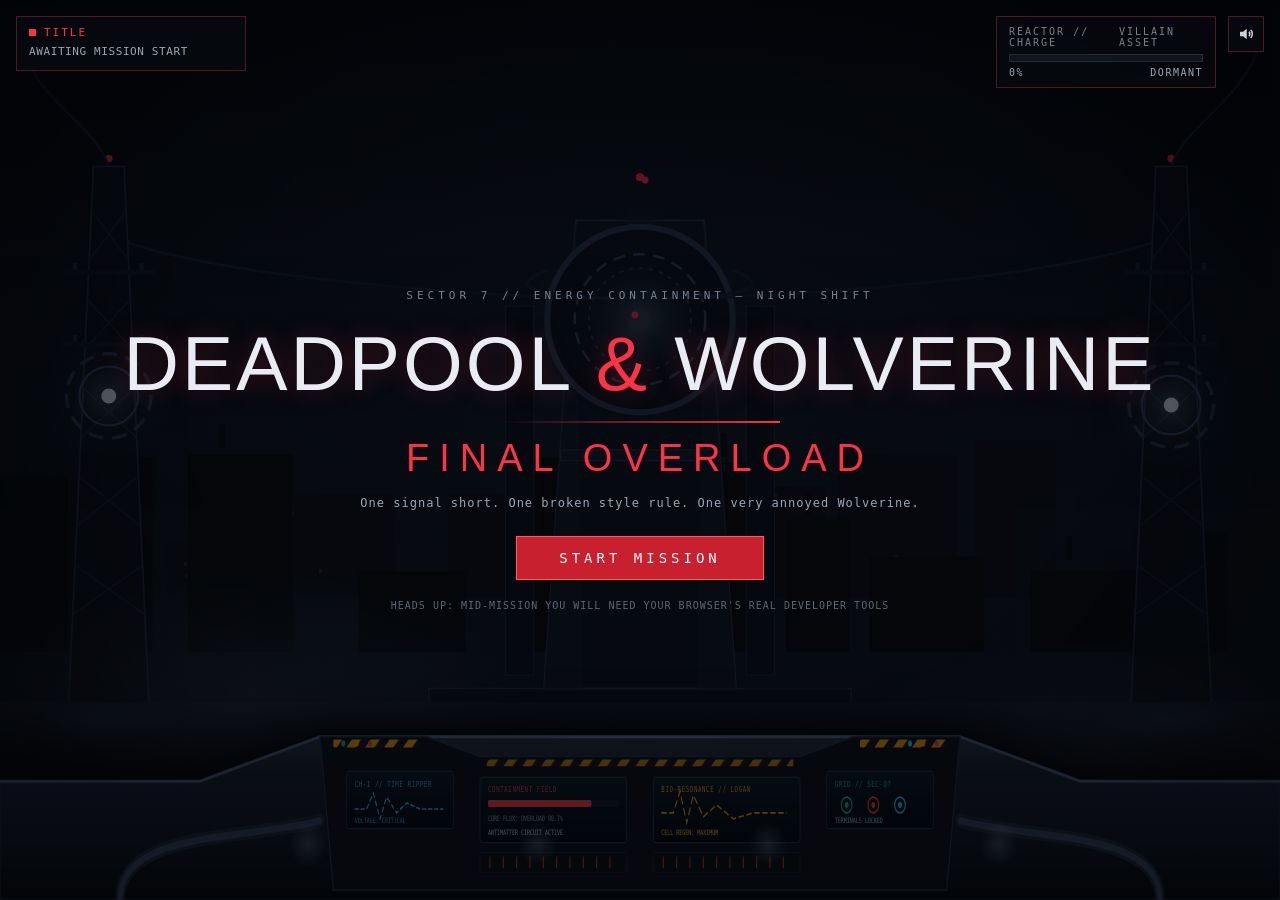
==== deadpool/index.html @ 3a695a07 "Initial commit: Add web escape games" ====
<!DOCTYPE html>
<html lang="en">

<head>
    <meta charset="UTF-8">
    <meta name="viewport" content="width=device-width, initial-scale=1.0">
    <title>Deadpool &amp; Wolverine: Final Overload</title>
    <style>
        * {
            margin: 0;
            padding: 0;
            box-sizing: border-box
        }

        html,
        body {
            height: 100%;
            overflow: hidden;
            background: #04060a
        }

        body {
            font-family: Consolas, 'Lucida Console', Monaco, monospace;
            color: #c9d2dc;
            -webkit-user-select: none;
            user-select: none;
            cursor: default
        }

        svg {
            overflow: visible
        }

        button {
            font-family: inherit;
            cursor: pointer
        }

        #stage {
            position: fixed;
            inset: 0;
            overflow: hidden;
            background: #04060a
        }

        #stageInner {
            position: absolute;
            inset: 0;
            transform-origin: 50% 58%;
            will-change: transform
        }

        #env,
        #linkSvg,
        #fx {
            position: absolute;
            inset: 0;
            width: 100%;
            height: 100%;
            pointer-events: none
        }

        #chars {
            position: absolute;
            inset: 0;
            pointer-events: none
        }

        .char {
            position: absolute;
            pointer-events: none;
            will-change: transform, opacity
        }

        #dp {
            transition: opacity 1.2s ease, transform 1s ease
        }

        #dp.veiled {
            opacity: 0;
            transform: translateY(30px)
        }

        #wolv {
            opacity: 0;
            transform: translate(190px, 46px);
            transition: opacity 1.15s ease, transform 1.5s cubic-bezier(.16, .8, .3, 1)
        }

        #wolv.in {
            opacity: 1;
            transform: translate(0, 0)
        }

        .bob {
            width: 100%;
            height: 100%;
            animation: bob 3.8s ease-in-out infinite alternate
        }

        @keyframes bob {
            from {
                transform: translateY(0)
            }

            to {
                transform: translateY(-4px)
            }
        }

        .joltWrap {
            width: 100%;
            height: 100%
        }

        .shakeWrap {
            width: 100%;
            height: 100%
        }

        .strain .shakeWrap {
            animation: shakeS .12s linear infinite
        }

        @keyframes shakeS {
            0% {
                transform: translate(0, 0)
            }

            30% {
                transform: translate(1.6px, -1px)
            }

            60% {
                transform: translate(-1.5px, 1.2px)
            }

            100% {
                transform: translate(0, 0)
            }
        }

        .jolt {
            animation: joltK .38s linear
        }

        .joltBig {
            animation: joltK .55s linear 2
        }

        @keyframes joltK {
            0% {
                transform: translate(0, 0) rotate(0)
            }

            12% {
                transform: translate(3px, -3px) rotate(.8deg)
            }

            26% {
                transform: translate(-3px, 2px) rotate(-.8deg)
            }

            40% {
                transform: translate(2.5px, 2.5px) rotate(.5deg)
            }

            55% {
                transform: translate(-2px, -2.5px) rotate(-.4deg)
            }

            72% {
                transform: translate(1.5px, 1.5px) rotate(.3deg)
            }

            100% {
                transform: translate(0, 0) rotate(0)
            }
        }

        .glint .clawsL,
        .glint .clawsR,
        .glint .cowlGlint {
            animation: glintSweep .85s ease forwards
        }

        @keyframes glintSweep {
            0% {
                transform: translateX(-80%);
                opacity: 0
            }

            40% {
                opacity: 1
            }

            100% {
                transform: translateX(80%);
                opacity: 0
            }
        }

        .charImgWrap {
            position: relative;
            width: 100%;
            height: 100%;
            display: flex;
            align-items: flex-end;
            justify-content: center
        }

        .charImg {
            width: 100%;
            height: 100%;
            object-fit: contain;
            object-position: bottom center;
            filter: drop-shadow(0 0 16px rgba(220, 38, 56, .4));
            transition: filter .25s ease
        }

        #wolv .charImg {
            filter: drop-shadow(0 0 16px rgba(245, 158, 11, .35))
        }

        .charAura {
            display: none
        }

        .cowlGlint {
            display: none !important;
        }

        .rimB,
        .rimR {
            display: none !important;
        }

        .strain #dpImg {
            animation: dpStrainFlicker .12s linear infinite alternate;
        }

        .strain #wolvImg {
            animation: wolvStrainFlicker .12s linear infinite alternate;
        }

        @keyframes dpStrainFlicker {
            from {
                filter: drop-shadow(0 0 16px #ff3347) drop-shadow(0 0 35px #60a5fa) brightness(1.2) contrast(1.1);
            }
            to {
                filter: drop-shadow(0 0 28px #ff4555) drop-shadow(0 0 55px #93c5fd) brightness(1.4) contrast(1.25);
            }
        }

        @keyframes wolvStrainFlicker {
            from {
                filter: drop-shadow(0 0 16px #f59e0b) drop-shadow(0 0 35px #ef4444) brightness(1.2) contrast(1.1);
            }
            to {
                filter: drop-shadow(0 0 28px #fbbf24) drop-shadow(0 0 55px #f87171) brightness(1.45) contrast(1.25);
            }
        }

        /* FOREGROUND REACTOR BARRICADE & CONSOLE */
        #foregroundBarricade {
            position: absolute;
            left: 0;
            right: 0;
            bottom: 0;
            height: 22%;
            pointer-events: none;
            z-index: 10
        }

        #barricadeSvg {
            width: 100%;
            height: 100%;
            display: block;
            filter: drop-shadow(0 -10px 24px rgba(0, 0, 0, .85))
        }

        .waveAnim {
            stroke-dasharray: 6 3;
            animation: waveScroll 2.2s linear infinite
        }

        .waveAnim2 {
            stroke-dasharray: 8 4;
            animation: waveScroll 1.6s linear infinite reverse
        }

        @keyframes waveScroll {
            to {
                stroke-dashoffset: -36
            }
        }

        .fieldFill {
            animation: fieldPulse 1.8s ease-in-out infinite alternate
        }

        @keyframes fieldPulse {
            from {
                opacity: .8;
                width: 130px
            }

            to {
                opacity: 1;
                width: 175px
            }
        }

        .ventGlow {
            animation: ventGlowPulse 2.4s ease-in-out infinite alternate
        }

        @keyframes ventGlowPulse {
            from {
                opacity: .35
            }

            to {
                opacity: .85
            }
        }

        .consoleGlow {
            animation: consolePulse 3.2s ease-in-out infinite alternate
        }

        @keyframes consolePulse {
            from {
                opacity: .3
            }

            to {
                opacity: .75
            }
        }

        .steamVent {
            position: absolute;
            bottom: 12%;
            width: 52px;
            height: 64px;
            border-radius: 50%;
            background: radial-gradient(closest-side, rgba(160, 190, 220, .28), rgba(160, 190, 220, 0) 72%);
            pointer-events: none;
            animation: steamBillow 3.8s ease-out infinite
        }

        .sv1 {
            left: 22%;
            animation-delay: 0s
        }

        .sv2 {
            left: 40%;
            animation-delay: 1.9s
        }

        .sv3 {
            left: 58%;
            animation-delay: .8s
        }

        .sv4 {
            left: 76%;
            animation-delay: 2.6s
        }

        @keyframes steamBillow {
            0% {
                transform: translate(0, 0) scale(.6);
                opacity: 0
            }

            25% {
                opacity: .7
            }

            100% {
                transform: translate(-18px, -70px) scale(2.3);
                opacity: 0
            }
        }

        .charShadow {
            position: absolute;
            height: 3.4%;
            pointer-events: none;
            background: radial-gradient(closest-side, rgba(0, 0, 0, .65), transparent 72%)
        }

        /* smoke */
        .smoke {
            position: absolute;
            pointer-events: none;
            border-radius: 50%;
            background: radial-gradient(closest-side, rgba(135, 148, 170, .14), rgba(135, 148, 170, 0) 70%)
        }

        .sb1 {
            left: -12%;
            bottom: 4%;
            width: 64%;
            height: 38%;
            animation: drift1 42s ease-in-out infinite alternate
        }

        .sb2 {
            right: -16%;
            bottom: 0;
            width: 58%;
            height: 34%;
            opacity: .85;
            animation: drift2 50s ease-in-out infinite alternate
        }

        .sf1 {
            left: 10%;
            bottom: -9%;
            width: 76%;
            height: 32%;
            opacity: .95;
            animation: drift3 30s ease-in-out infinite alternate
        }

        @keyframes drift1 {
            to {
                transform: translate(9%, -4%) scale(1.14)
            }
        }

        @keyframes drift2 {
            to {
                transform: translate(-8%, -6%) scale(1.08)
            }
        }

        @keyframes drift3 {
            to {
                transform: translate(-12%, -3%) scale(1.18)
            }
        }

        .gust {
            position: absolute;
            pointer-events: none;
            border-radius: 50%;
            opacity: .9;
            will-change: transform, opacity;
            background: radial-gradient(closest-side, rgba(155, 168, 192, .34), rgba(155, 168, 192, 0) 72%);
            transition: transform 2.2s cubic-bezier(.2, .6, .4, 1), opacity 2.2s ease
        }

        /* RIGHT energy bridge — carries the real CSS bug */
        .energy-link {
            opacity: 0;
            transition: opacity .35s ease
        }

        /* the intentional bug lives on this next rule */
        .energy-link.is-active {
            opacity: 0
        }

        .energy-link.energized #elMid {
            stroke-opacity: .8
        }

        .energy-link.energized #elLo {
            stroke-opacity: .28
        }

        .energy-link.is-active #elFlow {
            animation: flowDash .5s linear infinite
        }

        @keyframes flowDash {
            to {
                stroke-dashoffset: -35
            }
        }

        /* LEFT energy bridge — same ray style, always visible when connected */
        #leftLink {
            opacity: 0;
            transition: opacity .4s ease
        }

        #leftLink.on {
            opacity: 1
        }

        #leftLink #llFlow {
            animation: flowDash .5s linear infinite
        }

        /* hands bridge */
        #buddyLink {
            opacity: 0;
            transition: opacity .3s ease
        }

        #buddyLink.on {
            opacity: 1
        }

        #buddyLink #blFlow {
            animation: flowDash .42s linear infinite
        }

        .spin {
            transform-box: fill-box;
            transform-origin: center;
            animation: spin 9s linear infinite
        }

        @keyframes spin {
            to {
                transform: rotate(360deg)
            }
        }

        .blink {
            animation: blink 2.6s steps(1) infinite
        }

        @keyframes blink {

            0%,
            70% {
                opacity: 1
            }

            78%,
            100% {
                opacity: .08
            }
        }

        .cable {
            stroke: #1a2331;
            fill: none;
            stroke-width: 2.5
        }

        .cable.live {
            stroke: #38678f;
            stroke-dasharray: 7 11;
            animation: cableFlow 1.1s linear infinite
        }

        @keyframes cableFlow {
            to {
                stroke-dashoffset: -36
            }
        }

        #machine.vibe {
            animation: mVibe .09s linear infinite
        }

        @keyframes mVibe {
            0% {
                transform: translate(0, 0)
            }

            25% {
                transform: translate(1.8px, -1.3px)
            }

            50% {
                transform: translate(-1.6px, 1.1px)
            }

            75% {
                transform: translate(1.1px, 1.5px)
            }

            100% {
                transform: translate(0, 0)
            }
        }

        #mCore {
            transform-box: fill-box;
            transform-origin: center
        }

        #machine.dying #mCore {
            animation: mDie 1.25s steps(4, end) forwards
        }

        #machine.dying .vent {
            animation: ventDie .8s steps(3) infinite
        }

        @keyframes ventDie {
            0% {
                opacity: 1
            }

            33% {
                opacity: .15
            }

            66% {
                opacity: .8
            }

            100% {
                opacity: .1
            }
        }

        @keyframes mDie {
            0% {
                opacity: 1
            }

            28% {
                opacity: .2
            }

            44% {
                opacity: .9
            }

            64% {
                opacity: .08
            }

            80% {
                opacity: .55
            }

            100% {
                opacity: 0
            }
        }

        #machine.dead .vent,
        #machine.dead .blink {
            opacity: 0 !important;
            animation: none !important
        }

        #dim {
            position: absolute;
            inset: 0;
            background: #000;
            opacity: 0;
            pointer-events: none;
            transition: opacity .8s ease
        }

        #flash {
            position: absolute;
            inset: 0;
            background: #fff;
            opacity: 0;
            pointer-events: none;
            mix-blend-mode: screen
        }

        #vignette {
            position: absolute;
            inset: 0;
            pointer-events: none;
            background: radial-gradient(ellipse at 50% 45%, transparent 50%, rgba(0, 0, 0, .6) 100%)
        }

        .hudPanel {
            position: fixed;
            z-index: 40;
            background: rgba(8, 10, 15, .74);
            border: 1px solid rgba(255, 80, 92, .28);
            padding: 9px 12px;
            backdrop-filter: blur(3px)
        }

        #statusPanel {
            top: 16px;
            left: 16px;
            min-width: 230px;
            max-width: 400px
        }

        #stState {
            font-size: 11px;
            letter-spacing: 2px;
            color: #ff3347;
            display: flex;
            align-items: center;
            gap: 8px
        }

        #stState::before {
            content: "";
            width: 7px;
            height: 7px;
            background: #ff3347;
            display: inline-block;
            animation: blink 1.6s steps(1) infinite
        }

        #stMsg {
            margin-top: 5px;
            font-size: 11px;
            letter-spacing: .6px;
            color: #9aa7b4;
            line-height: 1.5
        }

        #chargePanel {
            top: 16px;
            right: 64px;
            width: 220px
        }

        #chargePanel .lbl {
            font-size: 10px;
            letter-spacing: 2px;
            color: #77828e;
            display: flex;
            justify-content: space-between
        }

        #chargeBar {
            margin-top: 6px;
            height: 8px;
            background: #11141c;
            border: 1px solid #232a38;
            position: relative
        }

        #chargeFill {
            position: absolute;
            inset: 1px auto 1px 1px;
            width: 0%;
            background: #d81f30;
            transition: width .2s linear
        }

        #chargeMeta {
            margin-top: 5px;
            font-size: 10px;
            letter-spacing: 1.5px;
            color: #9aa7b4;
            display: flex;
            justify-content: space-between
        }

        #chargePanel.hot #chargeFill {
            background: #ff5a2a;
            animation: blink 1s steps(1) infinite
        }

        #muteBtn {
            position: fixed;
            top: 16px;
            right: 16px;
            z-index: 60;
            width: 36px;
            height: 36px;
            background: rgba(8, 10, 15, .74);
            border: 1px solid rgba(255, 80, 92, .28);
            color: #c9d2dc;
            display: flex;
            align-items: center;
            justify-content: center
        }

        #muteBtn:hover {
            border-color: #ff3347
        }

        .overlay {
            position: fixed;
            inset: 0;
            display: flex;
            flex-direction: column;
            align-items: center;
            justify-content: center;
            z-index: 30
        }

        .hidden {
            display: none !important
        }

        #titleScreen {
            background: rgba(3, 4, 8, .62);
            text-align: center
        }

        .t-over {
            font-size: 11px;
            letter-spacing: 4px;
            color: #77828e;
            margin-bottom: 22px
        }

        .t-main {
            font-family: Impact, 'Arial Black', 'Franklin Gothic Medium', sans-serif;
            font-weight: 400;
            font-size: clamp(34px, 6vw, 84px);
            letter-spacing: 3px;
            color: #e8edf3;
            line-height: 1.02;
            text-shadow: 0 0 26px rgba(229, 48, 63, .3)
        }

        .t-main .amp {
            color: #ff3347
        }

        .t-div {
            width: 280px;
            height: 2px;
            margin: 18px auto 14px;
            background: linear-gradient(90deg, transparent, #ff3347, transparent);
            background-size: 200% 100%;
            animation: divSlide 2.6s linear infinite
        }

        @keyframes divSlide {
            from {
                background-position: 120% 0
            }

            to {
                background-position: -80% 0
            }
        }

        .t-sub {
            font-family: Impact, 'Arial Black', sans-serif;
            font-size: clamp(20px, 3vw, 38px);
            letter-spacing: 10px;
            color: #ff3347
        }

        .t-tag {
            margin-top: 16px;
            font-size: 12px;
            letter-spacing: 1px;
            color: #9aa7b4
        }

        .btn {
            margin-top: 26px;
            background: #c8202e;
            color: #fff;
            border: 1px solid #ff5a66;
            padding: 13px 42px;
            font-size: 14px;
            letter-spacing: 4px;
            transition: background .18s, letter-spacing .18s
        }

        .btn:hover {
            background: #ff3347;
            letter-spacing: 5px
        }

        .t-note {
            margin-top: 20px;
            font-size: 10px;
            letter-spacing: 1px;
            color: #5d6874
        }

        #debugOverlay {
            position: fixed;
            left: 50%;
            bottom: 4vh;
            transform: translateX(-50%);
            z-index: 50;
            width: min(660px, 92vw);
            background: rgba(9, 7, 9, .92);
            border: 1px solid #3a2026;
            border-left: 4px solid #ff3347;
            padding: 16px 20px
        }

        .dbg-head {
            display: flex;
            align-items: center;
            gap: 10px;
            font-family: Impact, 'Arial Black', sans-serif;
            font-size: 22px;
            letter-spacing: 3px;
            color: #ff3347
        }

        .dbg-err {
            margin-top: 6px;
            font-size: 11px;
            letter-spacing: 2px;
            color: #ffb199
        }

        .dbg-body {
            margin-top: 12px;
            font-size: 12px;
            line-height: 1.75;
            color: #c9d2dc;
            letter-spacing: .4px
        }

        .dbg-body b {
            color: #fff
        }

        .kbd {
            display: inline-block;
            border: 1px solid #3a4350;
            border-bottom-width: 2px;
            padding: 0 6px;
            margin: 0 2px;
            font-size: 11px;
            background: #141922;
            color: #e8edf3
        }

        .dbg-code {
            margin-top: 12px;
            background: #0b0d12;
            border: 1px solid #232a38;
            padding: 10px 14px;
            font-size: 12.5px;
            color: #9fd4ff;
            line-height: 1.6
        }

        .dbg-code .bug {
            color: #ff3347;
            font-weight: bold
        }

        .dbg-wait {
            margin-top: 12px;
            font-size: 10px;
            letter-spacing: 2px;
            color: #77828e
        }

        .dbg-wait::after {
            content: "_";
            animation: blink 1s steps(1) infinite
        }

        #bypassBtn {
            position: fixed;
            top: 70px;
            left: 50%;
            transform: translateX(-50%);
            z-index: 55;
            background: rgba(20, 16, 8, .8);
            border: 1px dashed #8a6a2c;
            color: #d8a03c;
            padding: 6px 14px;
            font-size: 10px;
            letter-spacing: 2px
        }

        #bypassBtn:hover {
            border-color: #d8a03c;
            color: #ffd98a
        }

        #bypassBtn.used {
            opacity: .4;
            pointer-events: none
        }

        #endScreen {
            background: rgba(3, 4, 8, .4);
            text-align: center;
            justify-content: flex-end;
            padding-bottom: 6vh
        }

        .end1 {
            font-family: Impact, 'Arial Black', sans-serif;
            font-size: clamp(22px, 3.4vw, 44px);
            letter-spacing: 6px;
            color: #9fd4ff
        }

        .end2 {
            font-family: Impact, 'Arial Black', sans-serif;
            font-size: clamp(30px, 5vw, 64px);
            letter-spacing: 8px;
            color: #ff3347;
            margin-top: 10px;
            text-shadow: 0 0 30px rgba(229, 48, 63, .35)
        }

        .endStats {
            margin-top: 16px;
            font-size: 11px;
            letter-spacing: 2px;
            color: #9aa7b4
        }

        @media (prefers-reduced-motion: reduce) {

            .smoke,
            .bob,
            .blink,
            .t-div,
            #chargePanel.hot #chargeFill,
            .spin,
            .jolt,
            .joltBig,
            .strain .shakeWrap,
            #machine.vibe,
            .cable.live {
                animation: none !important
            }
        }
    </style>
</head>

<body>
    <div id="stage">
        <div id="stageInner">
            <svg id="env"></svg>
            <div id="smokeBack">
                <div class="smoke sb1"></div>
                <div class="smoke sb2"></div>
            </div>

            <div id="chars">
                <div id="dpShadow" class="charShadow"></div>
                <div id="wolvShadow" class="charShadow"></div>

                <!-- DEADPOOL -->
                <div id="dp" class="char veiled">
                    <div class="bob">
                        <div class="joltWrap">
                            <div class="shakeWrap">
                                <div class="charImgWrap dpImgWrap">
                                    <img id="dpImg" src="assets/deadpool.png" alt="Deadpool" class="charImg" />
                                    <div class="charAura dpAura"></div>
                                    <div class="rimB"></div>
                                    <div class="rimR"></div>
                                </div>
                            </div>
                        </div>
                    </div>
                </div>

                <!-- WOLVERINE -->
                <div id="wolv" class="char">
                    <div class="bob" style="animation-duration:4.4s">
                        <div class="joltWrap">
                            <div class="shakeWrap">
                                <div class="charImgWrap wolvImgWrap" id="wolvSvg">
                                    <img id="wolvImg" src="assets/wolverine.png" alt="Wolverine" class="charImg" />
                                    <div class="charAura wolvAura"></div>
                                    <div class="cowlGlint"></div>
                                    <div class="rimB"></div>
                                    <div class="rimR"></div>
                                </div>
                            </div>
                        </div>
                    </div>
                </div>
            </div>

            <!-- FOREGROUND REACTOR CONTAINMENT BARRICADE & CONSOLE -->
            <div id="foregroundBarricade">
                <svg id="barricadeSvg" viewBox="0 0 1920 200" preserveAspectRatio="none">
                    <defs>
                        <linearGradient id="armorMetal" x1="0" y1="0" x2="0" y2="1">
                            <stop offset="0%" stop-color="#2a3344" />
                            <stop offset="20%" stop-color="#19202c" />
                            <stop offset="65%" stop-color="#0f141d" />
                            <stop offset="100%" stop-color="#05070b" />
                        </linearGradient>
                        <linearGradient id="rimHighlight" x1="0" y1="0" x2="1" y2="0">
                            <stop offset="0%" stop-color="#3d495d" />
                            <stop offset="50%" stop-color="#607699" />
                            <stop offset="100%" stop-color="#3d495d" />
                        </linearGradient>
                        <linearGradient id="screenGrad" x1="0" y1="0" x2="0" y2="1">
                            <stop offset="0%" stop-color="#091824" />
                            <stop offset="100%" stop-color="#020910" />
                        </linearGradient>
                        <pattern id="hazardStripe" width="20" height="20" patternUnits="userSpaceOnUse" patternTransform="rotate(45)">
                            <rect width="10" height="20" fill="#e59819" />
                            <rect x="10" width="10" height="20" fill="#14171d" />
                        </pattern>
                        <radialGradient id="underglow" cx="50%" cy="100%" r="65%">
                            <stop offset="0%" stop-color="#ff3347" stop-opacity="0.5" />
                            <stop offset="60%" stop-color="#ff3347" stop-opacity="0.12" />
                            <stop offset="100%" stop-color="#ff3347" stop-opacity="0" />
                        </radialGradient>
                    </defs>
                    
                    <!-- Soft atmospheric reactor pit underglow -->
                    <ellipse cx="960" cy="180" rx="700" ry="70" fill="url(#underglow)" opacity="0.6" class="consoleGlow" />

                    <!-- Main Heavy Bulkhead Wall -->
                    <path d="M 0 200 L 0 80 L 300 80 L 480 35 L 1440 35 L 1620 80 L 1920 80 L 1920 200 Z" fill="url(#armorMetal)" stroke="#1a2332" stroke-width="2" />
                    <!-- Top Chamfer Highlight -->
                    <path d="M 0 80 L 300 80 L 480 35 L 1440 35 L 1620 80 L 1920 80" fill="none" stroke="url(#rimHighlight)" stroke-width="3" />

                    <!-- Central Reactor Command Terminal Deck (Recessed central well) -->
                    <path d="M 480 35 L 640 35 L 720 55 L 1200 55 L 1280 35 L 1440 35 L 1420 190 L 500 190 Z" fill="#0d1118" stroke="#253246" stroke-width="1.8" />
                    <rect x="500" y="38" width="130" height="8" fill="url(#hazardStripe)" rx="1.5" />
                    <rect x="1290" y="38" width="130" height="8" fill="url(#hazardStripe)" rx="1.5" />
                    <rect x="730" y="58" width="460" height="7" fill="url(#hazardStripe)" opacity="0.8" rx="1.5" />

                    <!-- Diagnostic CRT Screens & Oscilloscopes -->
                    <rect x="520" y="70" width="160" height="58" rx="4" fill="url(#screenGrad)" stroke="#1d3148" stroke-width="1.4" />
                    <text x="532" y="86" fill="#4fa3e3" font-size="8.5" font-family="monospace" letter-spacing="1">CH-1 // TIME RIPPER</text>
                    <polyline points="532,108 550,108 560,92 570,118 580,96 595,112 610,102 630,108 665,108" fill="none" stroke="#38bdf8" stroke-width="1.6" class="waveAnim" />
                    <text x="532" y="122" fill="#0ea5e9" font-size="7.5" font-family="monospace">VOLTAGE: CRITICAL</text>

                    <rect x="720" y="76" width="220" height="66" rx="4" fill="url(#screenGrad)" stroke="#1d3148" stroke-width="1.4" />
                    <text x="732" y="91" fill="#ef4444" font-size="8.5" font-family="monospace" letter-spacing="1">CONTAINMENT FIELD</text>
                    <rect x="732" y="99" width="196" height="7" fill="#141c26" rx="2" />
                    <rect x="732" y="99" width="155" height="7" fill="#ef4444" rx="2" class="fieldFill" />
                    <text x="732" y="120" fill="#94a3b8" font-size="7.5" font-family="monospace">CORE FLUX: OVERLOAD 98.7%</text>
                    <text x="732" y="134" fill="#cbd5e1" font-size="7.5" font-family="monospace">ANTIMATTER CIRCUIT ACTIVE</text>

                    <rect x="980" y="76" width="220" height="66" rx="4" fill="url(#screenGrad)" stroke="#1d3148" stroke-width="1.4" />
                    <text x="992" y="91" fill="#f59e0b" font-size="8.5" font-family="monospace" letter-spacing="1">BIO-RESONANCE // LOGAN</text>
                    <polyline points="992,112 1010,112 1020,90 1030,122 1040,94 1055,116 1075,104 1100,118 1130,112 1180,112" fill="none" stroke="#f59e0b" stroke-width="1.6" class="waveAnim2" />
                    <text x="992" y="134" fill="#fbbf24" font-size="7.5" font-family="monospace">CELL REGEN: MAXIMUM</text>

                    <rect x="1240" y="70" width="160" height="58" rx="4" fill="url(#screenGrad)" stroke="#1d3148" stroke-width="1.4" />
                    <text x="1252" y="86" fill="#10b981" font-size="8.5" font-family="monospace" letter-spacing="1">GRID // SEC-07</text>
                    <circle cx="1270" cy="104" r="8" fill="none" stroke="#10b981" stroke-width="1.8" />
                    <circle cx="1270" cy="104" r="3" fill="#10b981" />
                    <circle cx="1310" cy="104" r="8" fill="none" stroke="#ef4444" stroke-width="1.8" />
                    <circle cx="1310" cy="104" r="3" fill="#ef4444" />
                    <circle cx="1350" cy="104" r="8" fill="none" stroke="#38bdf8" stroke-width="1.8" />
                    <circle cx="1350" cy="104" r="3" fill="#38bdf8" />
                    <text x="1252" y="122" fill="#6ee7b7" font-size="7.5" font-family="monospace">TERMINALS LOCKED</text>

                    <!-- Industrial Heavy Piping & Conduits -->
                    <path d="M 180 200 C 180 130, 360 140, 480 120" fill="none" stroke="#1c2432" stroke-width="14" stroke-linecap="round" />
                    <path d="M 180 200 C 180 130, 360 140, 480 120" fill="none" stroke="#334259" stroke-width="7" stroke-linecap="round" />
                    <path d="M 1740 200 C 1740 130, 1560 140, 1440 120" fill="none" stroke="#1c2432" stroke-width="14" stroke-linecap="round" />
                    <path d="M 1740 200 C 1740 130, 1560 140, 1440 120" fill="none" stroke="#334259" stroke-width="7" stroke-linecap="round" />

                    <!-- Cooling Grates & Vent Glow -->
                    <g fill="#080c12" stroke="#1d2737">
                        <rect x="720" y="152" width="220" height="20" rx="2" />
                        <rect x="980" y="152" width="220" height="20" rx="2" />
                    </g>
                    <g stroke="#ff5522" stroke-width="1.8" opacity="0.65" class="ventGlow">
                        <line x1="735" y1="156" x2="735" y2="168" /><line x1="755" y1="156" x2="755" y2="168" />
                        <line x1="775" y1="156" x2="775" y2="168" /><line x1="795" y1="156" x2="795" y2="168" />
                        <line x1="815" y1="156" x2="815" y2="168" /><line x1="835" y1="156" x2="835" y2="168" />
                        <line x1="855" y1="156" x2="855" y2="168" /><line x1="875" y1="156" x2="875" y2="168" />
                        <line x1="895" y1="156" x2="895" y2="168" /><line x1="915" y1="156" x2="915" y2="168" />
                        
                        <line x1="995" y1="156" x2="995" y2="168" /><line x1="1015" y1="156" x2="1015" y2="168" />
                        <line x1="1035" y1="156" x2="1035" y2="168" /><line x1="1055" y1="156" x2="1055" y2="168" />
                        <line x1="1075" y1="156" x2="1075" y2="168" /><line x1="1095" y1="156" x2="1095" y2="168" />
                        <line x1="1115" y1="156" x2="1115" y2="168" /><line x1="1135" y1="156" x2="1135" y2="168" />
                        <line x1="1155" y1="156" x2="1155" y2="168" /><line x1="1175" y1="156" x2="1175" y2="168" />
                    </g>
                    
                    <!-- Blinking Diagnostic Status LEDs -->
                    <circle cx="515" cy="42" r="3" fill="#10b981" class="blink" style="animation-delay:0.2s" />
                    <circle cx="535" cy="42" r="3" fill="#f59e0b" class="blink" style="animation-delay:0.7s" />
                    <circle cx="555" cy="42" r="3" fill="#ef4444" class="blink" style="animation-delay:1.2s" />
                    
                    <circle cx="1365" cy="42" r="3" fill="#38bdf8" class="blink" style="animation-delay:0.4s" />
                    <circle cx="1385" cy="42" r="3" fill="#f59e0b" class="blink" style="animation-delay:0.9s" />
                    <circle cx="1405" cy="42" r="3" fill="#ef4444" class="blink" style="animation-delay:1.5s" />
                </svg>

                <!-- Dynamic Volumetric Steam Emitters -->
                <div class="steamVent sv1"></div>
                <div class="steamVent sv2"></div>
                <div class="steamVent sv3"></div>
                <div class="steamVent sv4"></div>
            </div>

            <div id="smokeFront">
                <div class="smoke sf1"></div>
            </div>

            <svg id="linkSvg">
                <defs>
                    <radialGradient id="handGrad">
                        <stop offset="0" stop-color="#ffffff" />
                        <stop offset=".35" stop-color="#bfe4ff" stop-opacity=".8" />
                        <stop offset="1" stop-color="#5aa8ff" stop-opacity="0" />
                    </radialGradient>
                    <filter id="fGlow" x="-70%" y="-70%" width="240%" height="240%">
                        <feGaussianBlur stdDeviation="4.5" result="b" />
                        <feMerge>
                            <feMergeNode in="b" />
                            <feMergeNode in="SourceGraphic" />
                        </feMerge>
                    </filter>
                </defs>
                <!-- LEFT bridge (tower -> Deadpool hand) -->
                <g id="leftLink" filter="url(#fGlow)">
                    <path id="llLo" fill="none" stroke="#4fb0ff" stroke-width="14" stroke-opacity=".22"
                        stroke-linecap="round" />
                    <path id="llMid" fill="none" stroke="#8ed2ff" stroke-width="6" stroke-opacity=".5"
                        stroke-linecap="round" />
                    <path id="llCore" fill="none" stroke="#ffffff" stroke-width="2" stroke-linecap="round" />
                    <path id="llFlow" fill="none" stroke="#e2f4ff" stroke-width="3.4" stroke-dasharray="6 30"
                        stroke-linecap="round" />
                    <circle id="llTip" r="6" fill="#eaf6ff" />
                </g>
                <!-- RIGHT bridge (tower -> gap) — carries the CSS bug -->
                <g id="energyLink" class="energy-link" filter="url(#fGlow)">
                    <path id="elLo" fill="none" stroke="#4fb0ff" stroke-width="14" stroke-opacity=".22"
                        stroke-linecap="round" />
                    <path id="elMid" fill="none" stroke="#8ed2ff" stroke-width="6" stroke-opacity=".5"
                        stroke-linecap="round" />
                    <path id="elCore" fill="none" stroke="#ffffff" stroke-width="2" stroke-linecap="round" />
                    <path id="elFlow" fill="none" stroke="#e2f4ff" stroke-width="3.4" stroke-dasharray="6 30"
                        stroke-linecap="round" />
                    <circle id="elTip" r="6" fill="#eaf6ff" />
                </g>
                <g id="buddyLink" filter="url(#fGlow)">
                    <path id="blLo" fill="none" stroke="#4fb0ff" stroke-width="10" stroke-opacity=".28"
                        stroke-linecap="round" />
                    <path id="blMid" fill="none" stroke="#8ed2ff" stroke-width="4.5" stroke-opacity=".55"
                        stroke-linecap="round" />
                    <path id="blCore" fill="none" stroke="#ffffff" stroke-width="1.6" stroke-linecap="round" />
                    <path id="blFlow" fill="none" stroke="#e2f4ff" stroke-width="2.6" stroke-dasharray="5 24"
                        stroke-linecap="round" />
                </g>
                <circle id="gDpL" r="14" fill="url(#handGrad)" opacity="0" />
                <circle id="gDpR" r="14" fill="url(#handGrad)" opacity="0" />
                <circle id="gWlL" r="14" fill="url(#handGrad)" opacity="0" />
                <circle id="gWlR" r="15" fill="url(#handGrad)" opacity="0" />
                <circle id="gContact" r="28" fill="url(#handGrad)" opacity="0" />
                <circle id="gContactCore" r="9" fill="#ffffff" opacity="0" />
            </svg>

            <canvas id="fx"></canvas>
            <div id="dim"></div>
            <div id="flash"></div>
            <div id="vignette"></div>
        </div>
    </div>

    <!-- HUD -->
    <div id="statusPanel" class="hudPanel">
        <div id="stState">TITLE</div>
        <div id="stMsg">AWAITING MISSION START</div>
    </div>
    <div id="chargePanel" class="hudPanel">
        <div class="lbl"><span>REACTOR // CHARGE</span><span>VILLAIN ASSET</span></div>
        <div id="chargeBar">
            <div id="chargeFill"></div>
        </div>
        <div id="chargeMeta"><span id="chargePct">0%</span><span id="chargeState">DORMANT</span></div>
    </div>
    <button id="muteBtn" title="Toggle sound">
        <svg width="18" height="18" viewBox="0 0 24 24" fill="none" stroke="currentColor" stroke-width="2">
            <path d="M4 9v6h4l5 4V5L8 9H4z" fill="currentColor" stroke="none" />
            <path id="sndOn" d="M16 9c1.2 1.6 1.2 4.4 0 6M18.5 6.5c2.4 3 2.4 8 0 11" />
            <path id="sndOff" d="M16 9l5 6M21 9l-5 6" style="display:none" />
        </svg>
    </button>

    <!-- TITLE -->
    <div id="titleScreen" class="overlay">
        <div class="t-over">SECTOR 7 // ENERGY CONTAINMENT — NIGHT SHIFT</div>
        <h1 class="t-main">DEADPOOL <span class="amp">&amp;</span> WOLVERINE</h1>
        <div class="t-div"></div>
        <div class="t-sub">FINAL OVERLOAD</div>
        <p class="t-tag">One signal short. One broken style rule. One very annoyed Wolverine.</p>
        <button id="startBtn" class="btn">START MISSION</button>
        <div class="t-note">HEADS UP: MID-MISSION YOU WILL NEED YOUR BROWSER'S REAL DEVELOPER TOOLS</div>
    </div>

    <!-- DEBUG -->
    <div id="debugOverlay" class="hidden">
        <div class="dbg-head">
            <svg width="26" height="26" viewBox="0 0 24 24" fill="none" stroke="#ff3347" stroke-width="2">
                <path d="M12 3 L22 20 L2 20 Z" stroke-linejoin="round" />
                <path d="M12 10v4M12 17v.5" />
            </svg>
            ENERGY CONNECTION FAILED
        </div>
        <div class="dbg-err">CRITICAL ERROR: SIGNAL LINK INVISIBLE</div>
        <div class="dbg-body">
            The right-hand energy bridge is a <b>real element</b> on this page — it exists, but a stylesheet rule is
            hiding it.<br>
            Open <b>Developer Tools</b> (<span class="kbd">F12</span> or <span class="kbd">Ctrl</span>+<span
                class="kbd">Shift</span>+<span class="kbd">I</span> or <span class="kbd">Cmd</span>+<span
                class="kbd">Opt</span>+<span class="kbd">I</span>)
            &rarr; <b>Elements</b> &rarr; <b>Styles</b> &rarr; find <b>.energy-link.is-active</b> and change <b>opacity:
                0</b> to <b>opacity: 1</b>.
        </div>
        <div class="dbg-code">.energy-link.is-active {<br>&nbsp;&nbsp;opacity: <span class="bug">0</span>;<br>}</div>
        <div class="dbg-wait">DIAGNOSTIC WATCHING COMPUTED STYLE — CINEMATIC PAUSED</div>
    </div>
    <button id="bypassBtn" class="hidden">DEV // BYPASS TEST — AUTO-FIX BUG</button>

    <!-- END -->
    <div id="endScreen" class="overlay hidden">
        <div class="end1">VILLAIN'S PLAN: STOPPED</div>
        <div class="end2 hidden" id="end2">MISSION COMPLETE</div>
        <div class="endStats hidden" id="endStats"></div>
        <button id="restartBtn" class="btn hidden">RESTART MISSION</button>
    </div>

    <script>
        'use strict';
        /* ============================================================
           FINAL OVERLOAD — ray bridges both sides + shock reactions
           ============================================================ */
        const ENABLE_TEST_BYPASS = true;   // dev testing bypass (manual fix still works)

        const $ = id => document.getElementById(id);
        const stageInner = $('stageInner'), envSvg = $('env'), linkSvg = $('linkSvg'), fx = $('fx'),
            ctx = fx.getContext('2d'), flashEl = $('flash'), dimEl = $('dim'),
            dpEl = $('dp'), wolvEl = $('wolv'), wolvSvg = $('wolvSvg'),
            linkEl = $('energyLink'), leftLinkEl = $('leftLink'), buddyEl = $('buddyLink'),
            stState = $('stState'), stMsg = $('stMsg'),
            chargeFill = $('chargeFill'), chargePct = $('chargePct'), chargeState = $('chargeState'),
            chargePanel = $('chargePanel'), debugOverlay = $('debugOverlay'), bypassBtn = $('bypassBtn'),
            endScreen = $('endScreen'), end2 = $('end2'), endStats = $('endStats'),
            titleScreen = $('titleScreen'), smokeFront = $('smokeFront');

        const RM = matchMedia('(prefers-reduced-motion: reduce)').matches;
        const MAXP = RM ? 150 : 420, TAU = Math.PI * 2;
        const rand = (a, b) => a + Math.random() * (b - a);
        const lerp = (a, b, t) => a + (b - a) * t;
        const easeOut = k => 1 - Math.pow(1 - k, 2);
        const ABORT = Symbol('abort');

        let W = 0, H = 0, DPR = 1, runId = 0, gameTime = 0, paused = false, state = 'TITLE';
        let charge = 0, chargeTarget = 0, chargeCrash = false, machineDead = false;
        let leftOn = false, linkOn = false, rightOn = false, stub = false, contactOn = false, tension = false, reachR = false;
        let leftI = 0, linkI = 0, rightI = 0, stubI = 0;
        let towerLvlL = 0, towerLvlR = 0, towerTL = .25, towerTR = .25;
        let linkEndX = 0, flashV = 0, shakeV = 0, lastT = performance.now(), ambT = 0, lastBL = 0, lastMT = 0, lastTT = 0, lastBA = 0, lastAJ = 0;
        const cam = { z: 1, tz: 1, sh: 0 };
        const A = {}, E = {}, S1 = { next: 0 }, S2 = { next: 0 }, S3 = { next: 0 }, S4 = { next: 0 };
        const P = [], bolts = [], rings = [];
        let fixResolve = null, fixDone = false, fixMode = 'MANUAL', verTimer = null, fixConfirm = null,
            bypassUsed = false, fixStyleEl = null, runStart = 0, pausedAt = 0, pausedAccum = 0, muted = false;

        /* ============ procedural audio ============ */
        const S = {
            ctx: null, m: null,
            init() {
                if (S.ctx) return; const C = window.AudioContext || window.webkitAudioContext; if (!C) return;
                const c = S.ctx = new C(); S.m = c.createGain(); S.m.gain.value = muted ? 0 : 0.85; S.m.connect(c.destination);
                const len = 2 * c.sampleRate, buf = c.createBuffer(1, len, c.sampleRate), d = buf.getChannelData(0); let l = 0;
                for (let i = 0; i < len; i++) { l = l * 0.97 + (Math.random() * 2 - 1) * 0.05; d[i] = l * 3; }
                S.nb = buf;
                const src = c.createBufferSource(); src.buffer = buf; src.loop = true;
                const lp = c.createBiquadFilter(); lp.type = 'lowpass'; lp.frequency.value = 90;
                S.rg = c.createGain(); S.rg.gain.value = 0; src.connect(lp).connect(S.rg).connect(S.m); src.start();
                const o = c.createOscillator(); o.type = 'sawtooth'; o.frequency.value = 42;
                const o2 = c.createBiquadFilter(); o2.type = 'lowpass'; o2.frequency.value = 220;
                S.og = c.createGain(); S.og.gain.value = 0; o.connect(o2).connect(S.og).connect(S.m); o.start(); S.osc = o;
            },
            burst(o = {}) {
                if (!S.ctx) return; const c = S.ctx, t = c.currentTime + (o.at || 0), dur = o.dur || 0.3;
                const s = c.createBufferSource(); s.buffer = S.nb; s.loop = true;
                const f = c.createBiquadFilter(); f.type = o.type || 'lowpass';
                f.frequency.setValueAtTime(o.f0 || 1200, t);
                if (o.f1) f.frequency.exponentialRampToValueAtTime(Math.max(30, o.f1), t + dur);
                const g = c.createGain(); g.gain.setValueAtTime(0.0001, t);
                g.gain.exponentialRampToValueAtTime(o.g || 0.2, t + 0.012);
                g.gain.exponentialRampToValueAtTime(0.0001, t + dur);
                s.connect(f).connect(g).connect(S.m); s.start(t); s.stop(t + dur + 0.05);
            },
            tone(o = {}) {
                if (!S.ctx) return; const c = S.ctx, t = c.currentTime + (o.at || 0), dur = o.dur || 0.3;
                const os = c.createOscillator(); os.type = o.type || 'sine'; os.frequency.setValueAtTime(o.f0 || 200, t);
                if (o.f1) os.frequency.exponentialRampToValueAtTime(Math.max(20, o.f1), t + dur);
                const g = c.createGain(); g.gain.setValueAtTime(0.0001, t);
                g.gain.exponentialRampToValueAtTime(o.g || 0.15, t + 0.02);
                g.gain.exponentialRampToValueAtTime(0.0001, t + dur);
                os.connect(g).connect(S.m); os.start(t); os.stop(t + dur + 0.06);
            },
            zap() { S.burst({ f0: 5200, f1: 900, type: 'bandpass', dur: .18, g: .24 }); S.tone({ f0: 180, f1: 60, dur: .25, type: 'square', g: .09 }); },
            fail() { S.burst({ f0: 2600, f1: 120, dur: .5, g: .3 }); S.tone({ f0: 90, f1: 38, dur: .55, g: .3 }); },
            sting() {
                S.tone({ f0: 55, f1: 110, dur: 1.1, type: 'sawtooth', g: .13 }); S.tone({ f0: 55.7, f1: 112, dur: 1.1, type: 'sawtooth', g: .09 });
                S.burst({ f0: 400, f1: 2400, type: 'bandpass', dur: .9, g: .05 });
            },
            hand() { S.zap(); S.tone({ f0: 520, f1: 140, dur: .3, type: 'square', g: .08 }); },
            overload() {
                S.burst({ f0: 6000, f1: 60, dur: 1.6, g: .5 }); S.tone({ f0: 70, f1: 24, dur: 1.8, g: .42 });
                S.burst({ at: .12, f0: 3200, f1: 300, type: 'bandpass', dur: .8, g: .2 });
            },
            shutdown() { S.tone({ f0: 240, f1: 28, dur: 1.4, type: 'sawtooth', g: .15 }); S.burst({ f0: 900, f1: 60, dur: 1.3, g: .15 }); },
            tick() { S.tone({ f0: 880, f1: 660, dur: .07, type: 'square', g: .05 }); },
            rumble(v) { if (S.rg) S.rg.gain.setTargetAtTime(v, S.ctx.currentTime, .4); },
            chargeG(v, f) {
                if (S.og) {
                    S.og.gain.setTargetAtTime(v, S.ctx.currentTime, .5);
                    S.osc.frequency.setTargetAtTime(f, S.ctx.currentTime, .5);
                }
            },
            crackle(a) {
                if (S.ctx && !muted && Math.random() < a)
                    S.burst({ f0: 2400 + Math.random() * 3200, type: 'highpass', dur: .03 + Math.random() * .05, g: .015 + Math.random() * .035 });
            }
        };

        /* ============ layout & environment ============ */
        function layout() {
            W = stageInner.clientWidth; H = stageInner.clientHeight;
            DPR = Math.min(1.6, window.devicePixelRatio || 1);
            fx.width = Math.round(W * DPR); fx.height = Math.round(H * DPR);
            ctx.setTransform(DPR, 0, 0, DPR, 0, 0);

            // Sizing calibrated to the high-res movie image aspect ratios
            // Deadpool: 977 x 620 (ratio 1.5758)
            // Wolverine: 1024 x 456 (ratio 2.2456)
            const availableSpan = (W * 0.915) - (W * 0.085);
            const targetSpan = availableSpan * 0.74;
            const dpRatio = 977 / 620;
            const wolvRatio = 1024 / 456;

            const dpH = Math.min(H * 0.46, (targetSpan - 8) / (0.96 * dpRatio + 0.94 * wolvRatio * 0.97));
            const dpW = dpH * dpRatio;
            const wolH = dpH * 0.94;
            const wolW = wolH * wolvRatio;

            const charBottom = H * 0.885;
            const claspX = W * 0.485;

            const dpLeft = claspX - dpW * 0.975;
            const dpTop = charBottom - dpH;

            const wolLeft = claspX - wolW * 0.025;
            const wolTop = charBottom - wolH;

            dpEl.style.left = dpLeft + 'px';
            dpEl.style.top = dpTop + 'px';
            dpEl.style.width = dpW + 'px';
            dpEl.style.height = dpH + 'px';

            wolvEl.style.left = wolLeft + 'px';
            wolvEl.style.top = wolTop + 'px';
            wolvEl.style.width = wolW + 'px';
            wolvEl.style.height = wolH + 'px';

            $('dpShadow').style.left = (dpLeft + dpW * 0.22) + 'px';
            $('dpShadow').style.top = (charBottom - H * 0.015) + 'px';
            $('dpShadow').style.width = (dpW * 0.55) + 'px';

            $('wolvShadow').style.left = (wolLeft + wolW * 0.22) + 'px';
            $('wolvShadow').style.top = (charBottom - H * 0.015) + 'px';
            $('wolvShadow').style.width = (wolW * 0.55) + 'px';

            // Precise hand and body anchors matching the actors in the photo cutouts
            A.dpL = { x: dpLeft + dpW * 0.04, y: dpTop + dpH * 0.62 };
            A.dpR = { x: dpLeft + dpW * 0.965, y: dpTop + dpH * 0.54 };
            A.dpBody = { x: dpLeft + dpW * 0.56, y: dpTop + dpH * 0.48 };

            A.wolL = { x: wolLeft + wolW * 0.035, y: wolTop + wolH * 0.58 };
            A.wolR = { x: wolLeft + wolW * 0.97, y: wolTop + wolH * 0.52 };
            A.wolBody = { x: wolLeft + wolW * 0.51, y: wolTop + wolH * 0.48 };

            A.coreL = { x: W * 0.085, y: H * 0.44 }; A.coreR = { x: W * 0.915, y: H * 0.45 };
            A.machine = { x: W * 0.5, y: H * 0.36 }; A.mTop = H * 0.245; A.groundY = H * 0.875;
            A.linkRest = A.dpR.x + W * 0.15; A.linkFinal = A.wolR.x + 8;
            if (linkEndX === 0 || linkEndX > A.coreR.x) linkEndX = A.coreR.x - 10;

            dpEl._rimB = dpEl.querySelector('.rimB'); dpEl._rimR = dpEl.querySelector('.rimR');
            wolvEl._rimB = wolvEl.querySelector('.rimB'); wolvEl._rimR = wolvEl.querySelector('.rimR');
            dpEl._jolt = dpEl.querySelector('.joltWrap'); wolvEl._jolt = wolvEl.querySelector('.joltWrap');
            buildEnv(); refreshLinkJ(); updateBuddy();
        }

        function mkEl(NS, t, a, p) { const e = document.createElementNS(NS, t); for (const k in a) e.setAttribute(k, a[k]); (p || envSvg).appendChild(e); return e; }

        function buildEnv() {
            const NS = 'http://www.w3.org/2000/svg'; envSvg.innerHTML = '';
            const TL = A.coreL.x, TR = A.coreR.x, MX = W * 0.5;
            const defs = mkEl(NS, 'defs', {});
            const grad = (id, type, attrs, stops) => {
                const g = mkEl(NS, type, { id, ...attrs }, defs);
                stops.forEach(st => mkEl(NS, 'stop', { ...st }, g));
            };
            grad('sky', 'linearGradient', { x1: 0, y1: 0, x2: 0, y2: 1 },
                [{ offset: 0, 'stop-color': '#05070c' }, { offset: .45, 'stop-color': '#0b1019' }, { offset: 1, 'stop-color': '#121826' }]);
            grad('floorG', 'linearGradient', { x1: 0, y1: 0, x2: 0, y2: 1 },
                [{ offset: 0, 'stop-color': '#161c2a' }, { offset: .25, 'stop-color': '#0b0e16' }, { offset: 1, 'stop-color': '#04050a' }]);
            grad('mCoreG', 'radialGradient', {}, [
                { offset: 0, 'stop-color': '#f2f9ff' }, { offset: .22, 'stop-color': '#a8d8ff', 'stop-opacity': .95 },
                { offset: .6, 'stop-color': '#3a7cc0', 'stop-opacity': .55 }, { offset: 1, 'stop-color': '#12325c', 'stop-opacity': 0 }]);
            grad('tCoreG', 'radialGradient', {}, [
                { offset: 0, 'stop-color': '#ffffff' }, { offset: .3, 'stop-color': '#bfe4ff', 'stop-opacity': .9 },
                { offset: 1, 'stop-color': '#5aa8ff', 'stop-opacity': 0 }]);
            grad('poolB', 'radialGradient', {}, [{ offset: 0, 'stop-color': '#7fc4ff', 'stop-opacity': .34 }, { offset: 1, 'stop-color': '#7fc4ff', 'stop-opacity': 0 }]);
            grad('poolR', 'radialGradient', {}, [{ offset: 0, 'stop-color': '#ff4a52', 'stop-opacity': .24 }, { offset: 1, 'stop-color': '#ff4a52', 'stop-opacity': 0 }]);
            grad('hazeG', 'radialGradient', {}, [{ offset: 0, 'stop-color': '#1b2436', 'stop-opacity': .55 }, { offset: 1, 'stop-color': '#1b2436', 'stop-opacity': 0 }]);

            mkEl(NS, 'rect', { x: 0, y: 0, width: W, height: H, fill: 'url(#sky)' });
            mkEl(NS, 'ellipse', { cx: MX, cy: H * 0.42, rx: W * 0.56, ry: H * 0.44, fill: 'url(#hazeG)' });

            const skyline = (baseY, col, seed, windows) => {
                const g = mkEl(NS, 'g', { fill: col }); let x = -40, sd = seed;
                const rn = () => { sd = (sd * 16807) % 2147483647; return sd / 2147483647; };
                while (x < W + 40) {
                    const w = 30 + rn() * 95, h = 40 + rn() * 160;
                    mkEl(NS, 'rect', { x: x, y: baseY - h, width: w, height: h + 4 }, g);
                    if (rn() < 0.4) mkEl(NS, 'rect', { x: x + w * 0.3, y: baseY - h - 14 - rn() * 24, width: 6, height: 24 }, g);
                    if (rn() < 0.35) mkEl(NS, 'path', { d: `M${x} ${baseY - h} h${w} M${x + w * 0.5} ${baseY - h} V${baseY - h * 0.45}`, stroke: col, 'stroke-width': 2, fill: 'none' }, g);
                    if (windows && rn() < 0.55) {
                        const wg = mkEl(NS, 'g', { fill: '#8a6a3a', opacity: .28 });
                        for (let k = 0; k < 3; k++) mkEl(NS, 'rect', { x: x + 4 + rn() * (w - 10), y: baseY - h + 6 + rn() * (h - 16), width: 3, height: 4 }, wg);
                    }
                    x += w + 8 + rn() * 60;
                }
            };
            skyline(H * 0.66, '#0e121a', 7919, true); skyline(H * 0.72, '#080b10', 104729, false);

            // ===== villain machine =====
            const mg = mkEl(NS, 'g', { id: 'machine' });
            const top = A.mTop, base = H * 0.765;
            mkEl(NS, 'rect', { x: MX - W * 0.165, y: base, width: W * 0.33, height: H * 0.038, fill: '#0c1018', stroke: '#222c40', 'stroke-width': 1.5 }, mg);
            mkEl(NS, 'path', { d: `M${MX - W * 0.075} ${base} L${MX - W * 0.05} ${top} L${MX + W * 0.05} ${top} L${MX + W * 0.075} ${base} Z`, fill: '#0e1320', stroke: '#28344c', 'stroke-width': 1.8 }, mg);
            mkEl(NS, 'rect', { x: MX - W * 0.105, y: H * 0.34, width: W * 0.022, height: H * 0.41, fill: '#0c111b', stroke: '#1e2940' }, mg);
            mkEl(NS, 'rect', { x: MX + W * 0.083, y: H * 0.34, width: W * 0.022, height: H * 0.41, fill: '#0c111b', stroke: '#1e2940' }, mg);
            mkEl(NS, 'path', { d: `M${MX - W * 0.075} ${base} L${MX - W * 0.05} ${top} L${MX - W * 0.045} ${base} Z`, fill: '#131a29', opacity: .8 }, mg);
            mkEl(NS, 'path', { d: `M${MX + W * 0.075} ${base} L${MX + W * 0.05} ${top} L${MX + W * 0.045} ${base} Z`, fill: '#131a29', opacity: .8 }, mg);
            E.vents = [];
            [0.40, 0.50, 0.60].forEach(f => {
                mkEl(NS, 'rect', { x: MX - W * 0.062, y: H * f, width: W * 0.124, height: H * 0.012, fill: '#17202f', stroke: '#2b3a55', 'stroke-width': 1 }, mg);
                E.vents.push(mkEl(NS, 'rect', { x: MX - W * 0.052, y: H * f + H * 0.0035, width: W * 0.104, height: 3, fill: '#ff9a46', opacity: 0, class: 'vent' }, mg));
            });
            const cy = H * 0.355, cr = W * 0.05;
            mkEl(NS, 'circle', { cx: MX, cy: cy, r: cr * 1.45, fill: '#0a0e16', stroke: '#2a3850', 'stroke-width': 6 }, mg);
            mkEl(NS, 'circle', { cx: MX, cy: cy, r: cr * 1.02, fill: 'none', stroke: '#31405e', 'stroke-width': 2.4, 'stroke-dasharray': '12 8', class: 'spin' }, mg);
            mkEl(NS, 'circle', { cx: MX, cy: cy, r: cr * 0.8, fill: 'none', stroke: '#263450', 'stroke-width': 1.6, 'stroke-dasharray': '4 6' }, mg);
            E.mCore = mkEl(NS, 'g', { id: 'mCore', opacity: .16 }, mg);
            mkEl(NS, 'circle', { cx: MX, cy: cy, r: cr * 1.2, fill: 'url(#mCoreG)' }, E.mCore);
            mkEl(NS, 'circle', { cx: MX, cy: cy, r: cr * 0.24, fill: '#eef7ff' }, E.mCore);
            mkEl(NS, 'path', { d: `M${MX - W * 0.012} ${top} L${MX} ${H * 0.20} L${MX + W * 0.012} ${top} Z`, fill: '#0e1320' }, mg);
            mkEl(NS, 'circle', { cx: MX, cy: H * 0.197, r: 4, fill: '#ff3347', class: 'blink', style: 'animation-delay:1.1s' }, mg);
            [[0.33, 0.35], [0.47, 0.62], [0.57, 0.2]].forEach((d, i) => {
                mkEl(NS, 'circle', { cx: MX + (i - 1) * W * 0.004, cy: H * d[1], r: 3.4, fill: '#ff3347', class: 'blink', style: `animation-delay:${(i * 0.9).toFixed(1)}s` }, mg);
            });
            E.cables = [];
            [[TL, -1], [TR, 1]].forEach(d => {
                const x = d[0], sd = d[1];
                E.cables.push(mkEl(NS, 'path', {
                    class: 'cable',
                    d: `M${MX - sd * W * 0.072} ${H * 0.30} C ${MX - sd * W * 0.2} ${H * 0.37}, ${x + sd * W * 0.09} ${H * 0.315}, ${x + sd * 9} ${H * 0.225}`
                }));
            });

            // ===== signal towers =====
            const buildTower = (x, side, coreY) => {
                const g = mkEl(NS, 'g', {});
                const topY = H * 0.185, botY = H * 0.80, hw1 = W * 0.012, hw2 = W * 0.032;
                const hw = f => hw1 + (hw2 - hw1) * f;
                mkEl(NS, 'path', { d: `M${x - hw2} ${botY} L${x - hw1} ${topY} L${x + hw1} ${topY} L${x + hw2} ${botY} Z`, fill: '#0c1018', stroke: '#243048', 'stroke-width': 1.6 }, g);
                for (let i = 0; i < 5; i++) {
                    const f1 = 0.08 + i * 0.16, f2 = f1 + 0.09;
                    mkEl(NS, 'path', {
                        d: `M${x - hw(f1)} ${topY + (botY - topY) * f1} L${x + hw(f2)} ${topY + (botY - topY) * f2} M${x + hw(f1)} ${topY + (botY - topY) * f1} L${x - hw(f2)} ${topY + (botY - topY) * f2}`,
                        stroke: '#1a2334', 'stroke-width': 1.4, fill: 'none'
                    }, g);
                }
                [[0.30], [0.38]].forEach(d => {
                    const f = d[0];
                    mkEl(NS, 'rect', { x: x - W * 0.036, y: H * f, width: W * 0.072, height: 5, fill: '#111827' }, g);
                    mkEl(NS, 'rect', { x: x - W * 0.028, y: H * f - 7, width: 4, height: 7, fill: '#1e2940' }, g);
                    mkEl(NS, 'rect', { x: x + W * 0.024, y: H * f - 7, width: 4, height: 7, fill: '#1e2940' }, g);
                });
                mkEl(NS, 'circle', { cx: x, cy: coreY, r: W * 0.033, fill: 'none', stroke: '#2a3850', 'stroke-width': 3.4, 'stroke-dasharray': '15 9', class: 'spin' }, g);
                mkEl(NS, 'circle', { cx: x, cy: coreY, r: W * 0.023, fill: 'none', stroke: '#324260', 'stroke-width': 2.2 }, g);
                const glow = mkEl(NS, 'circle', { cx: x, cy: coreY, r: W * 0.027, fill: 'url(#tCoreG)', opacity: 0 }, g);
                mkEl(NS, 'circle', { cx: x, cy: coreY, r: 7.5, fill: '#eaf6ff' }, g);
                mkEl(NS, 'circle', { cx: x, cy: topY - 8, r: 3.8, fill: '#ff3347', class: 'blink', style: 'animation-delay:.6s' }, g);
                mkEl(NS, 'path', {
                    d: `M${x} ${topY} C ${x + side * W * 0.01} ${H * 0.14}, ${x + side * W * 0.05} ${H * 0.12}, ${x + side * W * 0.07} ${H * 0.05}`,
                    stroke: '#1a2334', 'stroke-width': 2.2, fill: 'none'
                }, g);
                return glow;
            };
            E.glowL = buildTower(TL, -1, H * 0.44);
            E.glowR = buildTower(TR, 1, H * 0.45);

            // ===== floor =====
            mkEl(NS, 'rect', { x: 0, y: H * 0.78, width: W, height: H * 0.22, fill: 'url(#floorG)' });
            for (let x = -W * 0.1; x <= W * 1.1; x += W * 0.07) {
                const xr = MX + (x - MX) * 0.5;
                mkEl(NS, 'line', { x1: xr, y1: H * 0.78, x2: x, y2: H, stroke: '#182031', 'stroke-width': 1, opacity: .5 });
            }
            mkEl(NS, 'line', { x1: 0, y1: H * 0.84, x2: W, y2: H * 0.84, stroke: '#131a29', opacity: .6 });
            mkEl(NS, 'line', { x1: 0, y1: H * 0.92, x2: W, y2: H * 0.92, stroke: '#10151f', opacity: .6 });
            E.poolL = mkEl(NS, 'ellipse', { cx: TL, cy: H * 0.80, rx: W * 0.055, ry: H * 0.022, fill: 'url(#poolB)', opacity: .25 });
            E.poolR = mkEl(NS, 'ellipse', { cx: TR, cy: H * 0.80, rx: W * 0.055, ry: H * 0.022, fill: 'url(#poolB)', opacity: .25 });
            mkEl(NS, 'ellipse', { cx: W * 0.46, cy: H * 0.875, rx: W * 0.15, ry: H * 0.03, fill: 'url(#poolR)', opacity: .55 });
        }

        /* ============ energy ray bridges (left + right + buddy) ============ */
        let linkJ = [], leftJ = [], buddyJ = [];
        const mkJ = n => Array.from({ length: n }, () => Math.random() - .5);
        function refreshLinkJ() { linkJ = mkJ(10); leftJ = mkJ(10); buddyJ = mkJ(8); }

        function rayD(x0, y0, x1, y1, now, j, amp, waves, seg) {
            let d = '';
            for (let i = 0; i <= seg; i++) {
                const t = i / seg;
                const x = x0 + (x1 - x0) * t, env = Math.sin(Math.PI * t);
                const jj = j[Math.min(j.length - 1, Math.round(t * (j.length - 1)))] || 0;
                const y = y0 + (y1 - y0) * t + Math.sin(t * waves + now / 110) * amp * env + jj * amp * 1.8 * env;
                d += (i ? 'L ' : 'M ') + x.toFixed(1) + ' ' + y.toFixed(1) + ' ';
            }
            return d;
        }
        function updateLinkShape(now) {
            if (leftI > 0.02) {
                const d = rayD(A.coreL.x + 6, A.coreL.y, A.dpL.x - 2, A.dpL.y - 2, now, leftJ, 5, 12, 26);
                ['llLo', 'llMid', 'llCore', 'llFlow'].forEach(id => $(id).setAttribute('d', d));
            }
            if (linkI > 0.02) {
                const targetY = rightOn ? (A.wolR.y - 2) : lerp(A.coreR.y + 8, A.wolR.y - 2, Math.max(0, Math.min(1, (A.linkRest - linkEndX) / (A.linkRest - A.linkFinal || 1))));
                const d = rayD(A.coreR.x - 6, A.coreR.y, linkEndX, targetY, now, linkJ, 6, 13, 26);
                ['elLo', 'elMid', 'elCore', 'elFlow'].forEach(id => $(id).setAttribute('d', d));
                $('elTip').setAttribute('cx', linkEndX); $('elTip').setAttribute('cy', targetY);
            }
        }
        function updateBuddy() {
            const d = rayD(A.dpR.x + 4, A.dpR.y + 2, A.wolL.x - 4, A.wolL.y + 2, 0, buddyJ, 2, 9, 12);
            ['blLo', 'blMid', 'blCore', 'blFlow'].forEach(id => $(id).setAttribute('d', d));
            const set = (id, p) => { $(id).setAttribute('cx', p.x); $(id).setAttribute('cy', p.y); };
            set('gDpL', A.dpL); set('gDpR', A.dpR); set('gWlL', A.wolL); set('gWlR', A.wolR);
            const midContact = { x: (A.dpR.x + A.wolL.x) / 2, y: (A.dpR.y + A.wolL.y) / 2 };
            set('gContact', midContact);
            if ($('gContactCore')) set('gContactCore', midContact);
            $('llTip').setAttribute('cx', A.dpL.x); $('llTip').setAttribute('cy', A.dpL.y - 2);
        }

        /* ============ canvas fx ============ */
        function boltPts(x1, y1, x2, y2, jag) {
            const dx = x2 - x1, dy = y2 - y1, d = Math.hypot(dx, dy) || 1, nx = -dy / d, ny = dx / d;
            const n = Math.max(6, Math.min(30, Math.round(d / 20))), pts = [{ x: x1, y: y1 }];
            for (let i = 1; i < n; i++) {
                const t = i / n, o = (Math.random() - .5) * 2 * jag * Math.sin(Math.PI * t);
                pts.push({ x: x1 + dx * t + nx * o, y: y1 + dy * t + ny * o });
            }
            pts.push({ x: x2, y: y2 }); return pts;
        }
        function genBranches(p, jag, n) {
            const bs = [], d = Math.hypot(p[p.length - 1].x - p[0].x, p[p.length - 1].y - p[0].y);
            for (let k = 0; k < n; k++) {
                const i = 2 + ((Math.random() * (p.length - 4)) | 0), pt = p[i];
                const ang = Math.atan2(p[p.length - 1].y - p[0].y, p[p.length - 1].x - p[0].x) + (Math.random() < .5 ? -1 : 1) * rand(.35, .85);
                const len = d * rand(.12, .24);
                bs.push(boltPts(pt.x, pt.y, pt.x + Math.cos(ang) * len, pt.y + Math.sin(ang) * len, jag * 0.7));
            }
            return bs;
        }
        function strokePts(pts, w, style) {
            ctx.beginPath(); ctx.moveTo(pts[0].x, pts[0].y);
            for (let i = 1; i < pts.length; i++) ctx.lineTo(pts[i].x, pts[i].y);
            ctx.lineWidth = w; ctx.strokeStyle = style; ctx.stroke();
        }
        function drawShape(p, bs, alpha, w) {
            strokePts(p, w * 3.4, `rgba(120,180,255,${(0.12 * alpha).toFixed(3)})`);
            strokePts(p, w * 1.7, `rgba(150,200,255,${(0.4 * alpha).toFixed(3)})`);
            strokePts(p, Math.max(.7, w * 0.75), `rgba(255,255,255,${(0.95 * alpha).toFixed(3)})`);
            bs.forEach(b => strokePts(b, w * 0.55, `rgba(190,220,255,${(0.55 * alpha).toFixed(3)})`));
        }
        function streamBolt(a, b, alpha, cache, now) {
            if (alpha < 0.03 || Math.random() < 0.06) return;
            if (now > cache.next) {
                cache.next = now + 70 + Math.random() * 90;
                cache.p = boltPts(a.x, a.y, b.x, b.y, cache.jag);
                cache.bs = genBranches(cache.p, cache.jag, cache.br);
            }
            drawShape(cache.p, cache.bs, alpha * (0.72 + 0.28 * Math.random()), cache.w);
        }
        function glowC(x, y, r, a, rgb) {
            if (a <= 0.01) return;
            const g = ctx.createRadialGradient(x, y, 0, x, y, r);
            g.addColorStop(0, `rgba(${rgb},${(0.55 * a).toFixed(3)})`);
            g.addColorStop(1, `rgba(${rgb},0)`);
            ctx.fillStyle = g; ctx.beginPath(); ctx.arc(x, y, r, 0, TAU); ctx.fill();
        }
        function spawn(o) { if (P.length < MAXP) P.push(o); }
        function sparksAt(x, y, n, blue) {
            for (let i = 0; i < n; i++) {
                const a = Math.random() * TAU, v = rand(60, 330);
                spawn({
                    k: 'spark', x, y, vx: Math.cos(a) * v, vy: Math.sin(a) * v - 90, g: 560,
                    life: rand(.3, .8), max: .8, col: blue ? '190,220,255' : `255:${(rand(120, 190) | 0)}`
                });
            }
        }
        function embersAt(x, y, n) {
            for (let i = 0; i < n; i++)
                spawn({ k: 'ember', x, y, vx: rand(-8, 8), vy: rand(-26, -8), g: -6, life: rand(1.5, 3.5), max: 3.5, r: rand(1, 2.2) });
        }
        function dustAt(x, y) { spawn({ k: 'dust', x, y, vx: rand(-6, 6), vy: rand(-4, 2), life: rand(4, 8), max: 8, r: rand(14, 42) }); }
        function debrisAt(x, y, n) {
            for (let i = 0; i < n; i++) {
                const a = rand(-Math.PI, 0), v = rand(120, 430);
                spawn({
                    k: 'deb', x, y, vx: Math.cos(a) * v, vy: Math.sin(a) * v, g: 640, life: rand(.7, 1.6), max: 1.6,
                    s: rand(2, 6), rot: rand(0, TAU), vr: rand(-8, 8)
                });
            }
        }
        function energyAt(x, y, tx, ty, n) {
            for (let i = 0; i < n; i++) {
                const a = Math.atan2(ty - y, tx - x) + rand(-.4, .4), v = rand(150, 430);
                spawn({ k: 'en', x, y, vx: Math.cos(a) * v, vy: Math.sin(a) * v, life: rand(.2, .6), max: .6 });
            }
        }
        function ring(x, y, vr, w, col) { rings.push({ x, y, r: 6, vr, w, col, life: .9, max: .9 }); }
        function pushBolt(x1, y1, x2, y2, jag, life, w) {
            const p = boltPts(x1, y1, x2, y2, jag);
            bolts.push({ p, bs: genBranches(p, jag, 2), life, max: life, w });
        }
        function stepParticles(dt) {
            for (let i = P.length - 1; i >= 0; i--) {
                const p = P[i];
                p.life -= dt; if (p.life <= 0) { P.splice(i, 1); continue; }
                p.vy += (p.g || 0) * dt; p.x += p.vx * dt; p.y += p.vy * dt;
                if (p.k === 'deb') { p.rot += p.vr * dt; if (p.y > A.groundY) { p.y = A.groundY; p.vy *= -0.35; p.vx *= 0.6; } }
            }
        }
        function stepRings(dt) {
            for (let i = rings.length - 1; i >= 0; i--) {
                const r = rings[i];
                r.life -= dt; r.r += r.vr * dt; if (r.life <= 0) rings.splice(i, 1);
            }
        }
        function drawParticles() {
            for (const p of P) {
                const a = p.life / p.max;
                if (p.k === 'dust') {
                    ctx.fillStyle = `rgba(140,150,168,${(0.06 * a).toFixed(3)})`;
                    ctx.beginPath(); ctx.arc(p.x, p.y, p.r, 0, TAU); ctx.fill();
                }
                else if (p.k === 'deb') {
                    ctx.save(); ctx.translate(p.x, p.y); ctx.rotate(p.rot);
                    ctx.fillStyle = `rgba(30,34,44,${a.toFixed(2)})`; ctx.fillRect(-p.s, -p.s / 2, p.s * 2, p.s); ctx.restore();
                }
            }
            ctx.globalCompositeOperation = 'lighter';
            for (const p of P) {
                const a = p.life / p.max;
                if (p.k === 'spark') {
                    ctx.strokeStyle = `rgba(${p.col.replace(':', ',')},${(0.9 * a).toFixed(2)})`;
                    ctx.lineWidth = 1.6; ctx.beginPath(); ctx.moveTo(p.x, p.y);
                    ctx.lineTo(p.x - p.vx * 0.02, p.y - p.vy * 0.02); ctx.stroke();
                }
                else if (p.k === 'ember') {
                    ctx.fillStyle = `rgba(255,${(110 + 80 * a) | 0},50,${(0.75 * a).toFixed(2)})`;
                    ctx.beginPath(); ctx.arc(p.x, p.y, p.r, 0, TAU); ctx.fill();
                }
                else if (p.k === 'en') {
                    ctx.fillStyle = `rgba(210,235,255,${(0.9 * a).toFixed(2)})`;
                    ctx.beginPath(); ctx.arc(p.x, p.y, 2.3, 0, TAU); ctx.fill();
                    ctx.strokeStyle = `rgba(160,210,255,${(0.4 * a).toFixed(2)})`; ctx.lineWidth = 1.2;
                    ctx.beginPath(); ctx.moveTo(p.x, p.y); ctx.lineTo(p.x - p.vx * 0.03, p.y - p.vy * 0.03); ctx.stroke();
                }
            }
            ctx.globalCompositeOperation = 'source-over';
        }

        /* ============ shock reactions on characters ============ */
        function jolt(el, big) {
            const w = el._jolt; if (!w || RM) return;
            w.classList.remove('jolt', 'joltBig'); void w.offsetWidth;
            w.classList.add(big ? 'joltBig' : 'jolt');
        }
        function setGlow(el, i) {
            const img = (el && el.querySelector) ? (el.querySelector('.charImg') || el) : el;
            if (el && el.style && el.style.filter) el.style.filter = '';
            if (!img || !img.style) return;
            if (i > 0.06) {
                if (el === dpEl) {
                    img.style.filter = `drop-shadow(0 0 ${(6 + 22 * i).toFixed(1)}px rgba(230,40,56,${Math.min(0.9, 0.35 + 0.55 * i).toFixed(2)})) drop-shadow(0 0 ${(12 + 30 * i).toFixed(1)}px rgba(96,165,250,${Math.min(0.8, 0.25 + 0.45 * i).toFixed(2)})) brightness(${(1 + 0.35 * i).toFixed(2)}) contrast(${(1 + 0.15 * i).toFixed(2)})`;
                } else {
                    img.style.filter = `drop-shadow(0 0 ${(6 + 22 * i).toFixed(1)}px rgba(245,158,11,${Math.min(0.9, 0.35 + 0.55 * i).toFixed(2)})) drop-shadow(0 0 ${(12 + 30 * i).toFixed(1)}px rgba(239,68,68,${Math.min(0.8, 0.25 + 0.45 * i).toFixed(2)})) brightness(${(1 + 0.4 * i).toFixed(2)}) contrast(${(1 + 0.18 * i).toFixed(2)})`;
                }
            } else if (img.style.filter) {
                img.style.filter = '';
            }
        }

        /* ============ per-frame streams & glows ============ */
        function updateStreams(now, dt) {
            leftI += ((leftOn ? 1 : 0) - leftI) * Math.min(1, dt * 5);
            linkI += ((linkOn ? 1 : 0) - linkI) * Math.min(1, dt * 5);
            rightI += ((rightOn ? 1 : 0) - rightI) * Math.min(1, dt * 5);
            stubI += ((stub ? 1 : 0) - stubI) * Math.min(1, dt * 5);
            const intens = (tension ? 0.45 : 1);

            S1.jag = 8 + 16 * leftI; S1.br = leftI > 0.7 ? 2 : 1; S1.w = 1.7 + 2.5 * leftI;
            S2.jag = 8 + 12 * linkI; S2.br = linkI > 0.7 ? 2 : 1; S2.w = 1.7 + 2.5 * linkI;
            S3.jag = 9 + 14 * rightI; S3.br = rightI > 0.7 ? 2 : 1; S3.w = 1.7 + 2.5 * rightI;
            S4.jag = 10; S4.br = 1; S4.w = 1.7 + 2 * stubI;

            if (leftI > 0.04) {
                streamBolt(A.coreL, A.dpL, leftI * intens, S1, now);
                if (now - lastBL > 85 && Math.random() < leftI) { lastBL = now; sparksAt(A.dpL.x, A.dpL.y, 2, true); }
                if (!tension && Math.random() < leftI * 0.4) {
                    const t = Math.random();
                    energyAt(lerp(A.coreL.x, A.dpL.x, t), lerp(A.coreL.y, A.dpL.y, t) + rand(-8, 8), A.dpL.x, A.dpL.y, 1);
                }
            }
            if (stubI > 0.04 && !linkOn) {
                const gp = { x: A.linkRest, y: A.coreR.y + 10 };
                streamBolt(A.coreR, gp, stubI * intens, S4, now);
                if (Math.random() < stubI * 0.6) sparksAt(gp.x, gp.y, 2, true);
            }
            if (linkI > 0.04) {
                const targetY = rightOn ? (A.wolR.y - 2) : lerp(A.coreR.y + 10, A.wolR.y - 2, Math.max(0, Math.min(1, (A.linkRest - linkEndX) / (A.linkRest - A.linkFinal || 1))));
                const le = { x: linkEndX, y: targetY };
                streamBolt(A.coreR, le, linkI * intens, S2, now);
                if (!tension && Math.random() < linkI * 0.55) sparksAt(le.x, le.y, 2, true);
            }
            if (rightI > 0.04) {
                streamBolt(A.coreR, A.wolR, rightI * intens, S3, now);
                if (Math.random() < rightI * 0.6) sparksAt(A.wolR.x, A.wolR.y, 2, true);
            }
            S.crackle(Math.min(0.4, (leftI + rightI + stubI + linkI) * 0.14) * (tension ? 0.1 : 1));
        }
        function pulseGlows(now) {
            const set = (id, v) => $(id).setAttribute('opacity', Math.max(0, v).toFixed(3));
            set('gDpL', leftI * (0.6 + 0.28 * Math.sin(now / 140)));
            set('gDpR', reachR ? (0.55 + 0.35 * Math.sin(now / 90)) : leftI * 0.15);
            set('gWlL', contactOn || rightI > 0.1 ? (0.55 + 0.25 * Math.sin(now / 120)) : 0);
            set('gWlR', rightI * (0.6 + 0.3 * Math.sin(now / 110)));
            set('gContact', contactOn ? (0.75 + 0.25 * Math.sin(now / 100)) : 0);
            if ($('gContactCore')) $('gContactCore').setAttribute('opacity', contactOn ? (0.85 + 0.15 * Math.sin(now / 70)).toFixed(3) : '0');
            if (contactOn && Math.random() < 0.6) sparksAt((A.dpR.x + A.wolL.x) / 2, (A.dpR.y + A.wolL.y) / 2, 2, false);
            E.glowL.setAttribute('opacity', (towerLvlL * (0.55 + 0.22 * Math.sin(now / 190))).toFixed(3));
            E.glowR.setAttribute('opacity', (towerLvlR * (0.55 + 0.22 * Math.sin(now / 175))).toFixed(3));
            E.poolL.setAttribute('opacity', (0.2 + towerLvlL * 0.5).toFixed(2));
            E.poolR.setAttribute('opacity', (0.2 + towerLvlR * 0.5).toFixed(2));
            const fl = flashV * 0.7;
            if (dpEl._rimB) {
                dpEl._rimB.style.opacity = Math.min(1, 0.12 + leftI * 0.85 + fl).toFixed(2);
                dpEl._rimR.style.opacity = Math.min(1, 0.06 + (linkI + rightI) * 0.7 + fl).toFixed(2);
                wolvEl._rimB.style.opacity = Math.min(1, 0.1 + rightI * 0.9 + fl).toFixed(2);
                wolvEl._rimR.style.opacity = Math.min(1, 0.06 + (contactOn ? 0.55 : 0) + linkI * 0.35 + fl).toFixed(2);
            }
            setGlow(dpEl, Math.max(leftI, linkI * 0.55, contactOn ? 0.4 : 0));
            setGlow(wolvEl, Math.max(rightI, contactOn ? 0.45 : 0));
        }

        /* ============ camera / flash / charge ============ */
        function updateCharge(dt) {
            if (paused) return;
            if (chargeCrash) { charge = Math.max(0, charge - 170 * dt); }
            else if (chargeTarget != null) {
                charge += (chargeTarget - charge) * Math.min(1, dt * 0.9);
                if (Math.abs(charge - chargeTarget) < 0.3) charge = chargeTarget;
            }
            chargeFill.style.width = charge.toFixed(1) + '%';
            chargePct.textContent = Math.round(charge) + '%';
            chargeState.textContent = machineDead ? 'OFFLINE' :
                charge < 5 ? 'DORMANT' : charge < 70 ? 'CHARGING' : charge < 90 ? 'ELEVATED' : charge < 100 ? 'CRITICAL' : 'MAXIMUM';
            chargePanel.classList.toggle('hot', charge >= 90 && !machineDead);
            const live = charge >= 45 && !machineDead;
            E.cables.forEach(c => c.classList.toggle('live', live));
            if (!E.mCore) return;
            const k = machineDead ? 0 : (0.16 + charge / 100 * 0.84);
            const pulse = 1 + 0.05 * Math.sin(gameTime * 5);
            E.mCore.style.opacity = k.toFixed(3);
            E.mCore.style.transform = `scale(${(0.75 + charge / 100 * 0.5) * pulse})`;
            E.vents.forEach(v => v.style.opacity = machineDead ? 0 : (charge / 100 * 0.95).toFixed(2));
        }
        function flash(v, col) { flashV = Math.max(flashV, v); flashEl.style.background = col || '#fff'; }
        function shake(v) { shakeV = Math.max(shakeV, RM ? v * 0.3 : v); }

        /* ============ main loop ============ */
        let charsElRef = null;
        function charsEl_filter(v) {
            if (!charsElRef) charsElRef = document.getElementById('chars');
            charsElRef.style.filter = v > 0.02 ? `brightness(${(1 + v * 0.55).toFixed(2)})` : '';
        }
        function frame(now) {
            requestAnimationFrame(frame);
            const dtR = Math.min(0.05, (now - lastT) / 1000) || 0.016; lastT = now;
            const dtG = paused ? 0 : dtR; gameTime += dtG;

            towerLvlL += (towerTL - towerLvlL) * Math.min(1, dtR * 2);
            towerLvlR += (towerTR - towerLvlR) * Math.min(1, dtR * 2);
            updateCharge(dtG);
            updateStreams(now, dtR);
            updateLinkShape(now);
            stepParticles(dtR); stepRings(dtR);
            for (let i = bolts.length - 1; i >= 0; i--) { bolts[i].life -= dtR; if (bolts[i].life <= 0) bolts.splice(i, 1); }

            flashV = Math.max(0, flashV - dtR * (flashV > 0.5 ? 2.4 : 1.5));
            flashEl.style.opacity = flashV.toFixed(3);
            charsEl_filter(flashV);
            shakeV *= Math.pow(0.001, dtR);
            cam.z += (cam.tz - cam.z) * Math.min(1, dtG * 2.5);
            const sh = RM ? shakeV * 0.25 : shakeV;
            stageInner.style.transform = `translate(${((Math.random() - .5) * sh).toFixed(1)}px,${((Math.random() - .5) * sh).toFixed(1)}px) scale(${cam.z.toFixed(3)})`;

            pulseGlows(now);

            ambT -= dtR;
            if (ambT <= 0) {
                ambT = 0.4 + Math.random() * 0.6;
                if (P.length < MAXP * 0.7) {
                    if (Math.random() < 0.6) embersAt(W * rand(0.05, 0.95), H * rand(0.6, 0.86), 1);
                    if (Math.max(towerLvlL, towerLvlR) > 0.35 && Math.random() < 0.5) dustAt(W * rand(0.1, 0.9), H * rand(0.35, 0.8));
                }
            }
            if (!paused && !machineDead) {
                if (chargeTarget > charge + 2 && Math.random() < 0.14)
                    sparksAt(W * 0.5 + (Math.random() < .5 ? -1 : 1) * W * 0.075, H * rand(0.34, 0.62), 2, false);
                if (charge > 60 && now - lastMT > 900) {
                    lastMT = now;
                    const side = Math.random() < .5 ? A.coreL : A.coreR;
                    pushBolt(W * 0.5 + (side === A.coreL ? -1 : 1) * W * 0.05, A.mTop + H * 0.03, side.x, side.y - 10, 26, 0.28, 3);
                }
            }
            if (now - lastTT > 620 && (towerLvlL > 0.55 || towerLvlR > 0.55)) {
                lastTT = now;
                [[A.coreL, towerLvlL], [A.coreR, towerLvlR]].forEach(d => {
                    if (d[1] > 0.55 && Math.random() < d[1]) {
                        const a = rand(0, TAU), r = W * 0.045;
                        pushBolt(d[0].x, d[0].y, d[0].x + Math.cos(a) * r, d[0].y + Math.sin(a) * r, 10, rand(.15, .3), 2);
                    }
                });
            }
            // arcs crawling on connected bodies + hand-contact zone
            if (!tension && (leftI > 0.5 || rightI > 0.5) && now - lastBA > 230) {
                lastBA = now;
                const r = Math.random();
                if (r < 0.38 && leftI > 0.5) {
                    const x = lerp(A.dpL.x, A.dpR.x, Math.random()), y = A.dpBody.y + rand(-46, 46);
                    pushBolt(x, y, x + rand(-55, 55), y + rand(-38, 38), 10, 0.16, 1.5);
                } else if (r < 0.76 && rightI > 0.5) {
                    const x = lerp(A.wolL.x, A.wolR.x, Math.random()), y = A.wolBody.y + rand(-46, 46);
                    pushBolt(x, y, x + rand(-55, 55), y + rand(-38, 38), 10, 0.16, 1.5);
                } else if (contactOn) {
                    const cx = (A.dpR.x + A.wolL.x) / 2, cy = A.dpR.y + rand(-26, 26);
                    pushBolt(cx, cy, cx + rand(-60, 60), cy + rand(-30, 30), 12, 0.18, 1.6);
                }
            }
            // periodic shock jolts while holding the circuit
            if (!tension && (leftI > 0.5 || rightI > 0.5) && now - lastAJ > 1450) {
                lastAJ = now;
                if (leftI > 0.5) { jolt(dpEl); sparksAt(lerp(A.dpL.x, A.dpR.x, Math.random()), A.dpBody.y, 4, true); }
                if (rightI > 0.5) { jolt(wolvEl); sparksAt(lerp(A.wolL.x, A.wolR.x, Math.random()), A.wolBody.y, 4, true); }
            }

            ctx.clearRect(0, 0, W, H);
            drawParticles();
            ctx.globalCompositeOperation = 'lighter';
            glowC(A.coreL.x, A.coreL.y, W * 0.055, towerLvlL * 0.85, '127,196,255');
            glowC(A.coreR.x, A.coreR.y, W * 0.055, towerLvlR * 0.85, '127,196,255');
            glowC(A.machine.x, A.machine.y, W * 0.1, (machineDead ? 0 : 0.15 + charge / 100 * 0.6), '110,180,255');
            glowC(A.dpL.x, A.dpL.y, 28 * leftI + 8, leftI, '160,210,255');
            glowC(A.wolR.x, A.wolR.y, 28 * rightI + 8, rightI, '160,210,255');
            if (linkI > 0.03) glowC(linkEndX, rightOn ? (A.wolR.y - 2) : (A.coreR.y + 10), 26 * linkI + 6, linkI, '160,210,255');
            if (contactOn) glowC((A.dpR.x + A.wolL.x) / 2, (A.dpR.y + A.wolL.y) / 2, 38, 0.95, '190,225,255');
            for (const b of bolts) drawShape(b.p, b.bs, b.life / b.max, b.w);
            for (const r of rings) {
                const a = r.life / r.max;
                ctx.strokeStyle = `rgba(${r.col},${(0.5 * a).toFixed(3)})`; ctx.lineWidth = r.w * a + 1;
                ctx.beginPath(); ctx.arc(r.x, r.y, r.r, 0, TAU); ctx.stroke();
            }
            ctx.globalCompositeOperation = 'source-over';
        }

        /* ============ HUD / helpers ============ */
        const setState = s => { state = s; stState.textContent = s.replace(/_/g, ' '); };
        const msg = t => { stMsg.textContent = t; };
        function gust(x, y, w, dx, dy) {
            if (RM) return;
            const d = document.createElement('div'); d.className = 'gust';
            d.style.left = (x - w / 2) + 'px'; d.style.top = (y - w / 2) + 'px'; d.style.width = w + 'px'; d.style.height = (w * 0.55) + 'px';
            smokeFront.appendChild(d);
            requestAnimationFrame(() => { d.style.transform = `translate(${dx}px,${dy}px) scale(1.6)`; d.style.opacity = 0; });
            setTimeout(() => d.remove(), 2500);
        }

        /* ============ timeline primitives ============ */
        function tick() {
            const id = runId;
            return new Promise((res, rej) => requestAnimationFrame(() => id !== runId ? rej(ABORT) : res()));
        }
        async function wait(ms) {
            const t0 = gameTime;
            while (gameTime - t0 < ms / 1000) await tick();
        }
        async function tween(ms, fn) {
            const t0 = gameTime;
            while (true) { const k = Math.min(1, (gameTime - t0) / (ms / 1000)); fn(k); if (k >= 1) break; await tick(); }
        }

        /* ============ CSS bug: verification + bypass ============ */
        function findBugRules() {
            const out = [];
            for (const sh of document.styleSheets) {
                let rs; try { rs = sh.cssRules; } catch (e) { continue; }
                if (!rs) continue;
                for (const r of rs) {
                    if (r.style && r.selectorText && r.selectorText.includes('energy-link') && r.selectorText.includes('is-active'))
                        out.push(r);
                }
            }
            return out;
        }
        function restoreBug() {
            findBugRules().forEach(r => { try { r.style.setProperty('opacity', '0'); } catch (e) { } });
            try { linkEl.style.opacity = ''; } catch (e) { }
        }
        function startVerification() {
            if (verTimer) { clearInterval(verTimer); verTimer = null; }
            fixDone = false;
            verTimer = setInterval(() => {
                if (fixDone) return;
                let op = 0; try { op = parseFloat(getComputedStyle(linkEl).opacity) || 0; } catch (e) { }
                if (op >= 0.95) {
                    fixDone = true; fixMode = bypassUsed ? 'DEV BYPASS' : 'MANUAL FIX';
                    clearInterval(verTimer); verTimer = null;
                    fixConfirm = setTimeout(() => {
                        fixConfirm = null;
                        if (fixResolve) { const r = fixResolve; fixResolve = null; r(); }
                    }, 500);
                }
            }, 180);
            return new Promise(res => { fixResolve = res; });
        }
        function applyBypass() {
            if (!ENABLE_TEST_BYPASS || bypassUsed || fixDone || state !== 'DEBUG_PAUSE') return;
            bypassUsed = true; bypassBtn.classList.add('used'); S.tick();
            const rules = findBugRules();
            if (rules.length) { rules.forEach(r => { try { r.style.setProperty('opacity', '1', 'important'); } catch (e) { } }); }
            else {
                fixStyleEl = document.createElement('style');
                fixStyleEl.textContent = '.energy-link.is-active{opacity:1 !important}';
                document.head.appendChild(fixStyleEl);
            }
            msg('DEV BYPASS APPLIED — AWAITING COMPUTED-STYLE CONFIRMATION');
        }

        /* ============ the cinematic ============ */
        async function runCinematic() {
            const id = ++runId;
            try {
                runStart = performance.now(); pausedAccum = 0;
                towerTL = towerTR = 0.25; S.rumble(0.10);
                /* INTRO */
                setState('INTRO'); msg('SECTOR 7 // CONTAINMENT FLOOR — NIGHT');
                dimEl.style.opacity = 0;
                await wait(2400);
                /* LIGHTNING_CHARGE */
                setState('LIGHTNING_CHARGE'); msg('SIGNAL TOWERS: POWERING UP');
                await wait(1500);
                towerTL = towerTR = 1; chargeTarget = 18; S.rumble(0.16); S.chargeG(0.02, 50);
                pushBolt(A.coreL.x, A.coreL.y - 30, A.coreL.x + 40, A.coreL.y - 140, 20, 0.3, 3);
                pushBolt(A.coreR.x, A.coreR.y - 30, A.coreR.x - 40, A.coreR.y - 140, 20, 0.3, 3);
                msg('BOTH SIGNALS ACTIVE — MACHINE DRAWING POWER');
                await wait(1500);
                dpEl.classList.remove('veiled');
                msg('DEADPOOL — DEPLOYED BETWEEN SIGNALS');
                await wait(1500);
                chargeTarget = 55;
                await wait(1400);
                /* CONNECTION_FAILURE */
                setState('CONNECTION_FAILURE');
                msg('DEADPOOL: ESTABLISHING LEFT LINK');
                leftOn = true; leftLinkEl.classList.add('on');
                await wait(1600);
                flash(0.2); shake(5); sparksAt(A.dpL.x, A.dpL.y, 16, true);
                ring(A.dpL.x, A.dpL.y, 320, 3, '160,210,255'); S.zap();
                jolt(dpEl);                                  /* thunder shock hits Deadpool */
                msg('LEFT SIGNAL: LINKED');
                await wait(1300);
                msg('RIGHT SIGNAL: LINK ATTEMPT'); stub = true;
                await wait(1300);
                linkEl.classList.add('is-active');   /* the bug swallows the visual bridge */
                linkOn = true;
                await tween(1400, k => { linkEndX = lerp(A.coreR.x - 10, A.linkRest, easeOut(k)); });
                msg('ENERGY DISCHARGE IN PROGRESS… NO VISUAL LINK');
                await wait(1500);
                /* failure */
                stub = false; sparksAt(A.linkRest, A.coreR.y + 10, 30, false);
                sparksAt(A.dpR.x, A.dpR.y, 12, true);
                flash(0.28); shake(9); S.fail(); dpEl.classList.add('strain');
                pushBolt(A.linkRest, A.coreR.y + 10, A.linkRest - 60, A.coreR.y + 70, 16, 0.35, 2.5);
                msg('LINK FAILED — SIGNAL INVISIBLE // TARGET OUT OF REACH');
                chargeTarget = charge;
                await wait(1900);
                /* DEBUG_PAUSE */
                setState('DEBUG_PAUSE'); paused = true; pausedAt = performance.now();
                msg('CINEMATIC PAUSED — FIX THE CSS BUG TO RESTORE THE ENERGY LINK');
                debugOverlay.classList.remove('hidden');
                if (ENABLE_TEST_BYPASS) bypassBtn.classList.remove('hidden');
                await startVerification();
                /* CONNECTION_RESTORED */
                paused = false; pausedAccum += performance.now() - pausedAt;
                debugOverlay.classList.add('hidden'); bypassBtn.classList.add('hidden');
                setState('CONNECTION_RESTORED');
                flash(0.24, '#cfe8ff'); ring(linkEndX, A.coreR.y + 10, 440, 3, '160,210,255');
                sparksAt(linkEndX, A.coreR.y + 10, 22, true); S.zap();
                linkEl.classList.add('energized'); msg('ENERGY LINK RESTORED');
                await wait(1400);
                dpEl.classList.remove('strain'); jolt(dpEl);
                msg('GAP REMAINS — DEADPOOL CANNOT REACH THE FAR SIDE');
                await wait(1600);
                chargeTarget = 78; msg('REACTOR CHARGING — WINDOW IS CLOSING');
                await wait(1600);
                /* WOLVERINE_ENTRANCE */
                setState('WOLVERINE_ENTRANCE');
                dimEl.style.opacity = 0.45; S.sting();
                gust(W * 0.82, H * 0.55, W * 0.55, -W * 0.42, -H * 0.02);
                msg('NEW CONTACT — INBOUND');
                await wait(500);
                wolvEl.classList.add('in');
                await wait(1150);
                wolvSvg.classList.add('glint');
                setTimeout(() => wolvSvg.classList.remove('glint'), 1000);
                dimEl.style.opacity = 0.12;
                await wait(1500);
                /* HAND_CONNECTION */
                setState('HAND_CONNECTION'); msg('WOLVERINE: COVERING THE GAP');
                reachR = true;
                await wait(950);
                contactOn = true; buddyEl.classList.add('on');
                flash(0.32, '#dff0ff'); shake(6); ring((A.dpR.x + A.wolL.x) / 2, A.dpR.y, 400, 3, '190,225,255');
                sparksAt((A.dpR.x + A.wolL.x) / 2, A.dpR.y, 26, true); S.hand();
                jolt(dpEl); jolt(wolvEl);                    /* contact shock hits both */
                msg('HANDS LOCKED — CIRCUIT NEARLY CLOSED');
                await wait(1600);
                msg('WOLVERINE REACHING FOR THE RIGHT SIGNAL');
                wolvSvg.classList.add('glint'); setTimeout(() => wolvSvg.classList.remove('glint'), 1000);
                await tween(1300, k => { linkEndX = lerp(A.linkRest, A.linkFinal, easeOut(k)); });
                rightOn = true; reachR = false;
                await wait(650);
                flash(0.3, '#dff0ff'); shake(7); ring(A.wolR.x, A.wolR.y, 440, 3, '160,210,255');
                sparksAt(A.wolR.x, A.wolR.y, 24, true); S.zap();
                jolt(wolvEl);                                /* right-signal shock hits Wolverine */
                msg('RIGHT SIGNAL: LINKED — FULL CIRCUIT');
                /* CIRCUIT_COMPLETE */
                setState('CIRCUIT_COMPLETE');
                chargeTarget = 100; towerTL = towerTR = 1.3; cam.tz = RM ? 1.03 : 1.09;
                $('machine').classList.add('vibe'); S.rumble(0.26); S.chargeG(0.05, 150);
                dpEl.classList.add('strain'); wolvEl.classList.add('strain');  /* holding live current */
                msg('CIRCUIT COMPLETE — OVERLOAD IMMINENT');
                for (let i = 0; i < 5; i++) { energyAt(W * rand(0.2, 0.8), H * rand(0.3, 0.7), (A.dpR.x + A.wolL.x) / 2, A.dpR.y, 2); await wait(120); }
                await wait(2300);
                /* FINAL_OVERLOAD */
                setState('FINAL_OVERLOAD'); msg('MAXIMUM CHARGE — NO BRAKE, NO PLAN B');
                await wait(1800);
                tension = true; cam.tz = RM ? 1.04 : 1.15; dimEl.style.opacity = 0.35;
                msg('…'); S.rumble(0.08);
                await wait(620);
                /* release */
                tension = false; dimEl.style.opacity = 0; cam.tz = 1.07;
                flash(0.95, '#eaf4ff'); shake(24); S.overload(); S.rumble(0.4);
                const cc = { x: (A.dpL.x + A.wolR.x) / 2, y: A.dpL.y };
                for (let i = 0; i < 4; i++) ring(cc.x, cc.y, 720 + i * 170, 4, '190,225,255');
                ring(A.machine.x, A.machine.y, 920, 5, '160,210,255');
                for (let i = 0; i < 14; i++)
                    pushBolt(rand(0, W), rand(H * 0.08, H * 0.7), rand(0, W), rand(H * 0.2, H * 0.85), 42, rand(.2, .42), rand(2, 5));
                pushBolt(cc.x, cc.y, A.machine.x, A.machine.y, 34, 0.5, 6);
                energyAt(cc.x, cc.y, A.machine.x, A.machine.y, 40);
                debrisAt(A.machine.x, A.machine.y, 18); sparksAt(A.machine.x, A.machine.y, 32, true);
                jolt(dpEl, true); jolt(wolvEl, true);          /* massive overload shock */
                gust(W * 0.5, H * 0.6, W * 0.5, -W * 0.12, -H * 0.12);
                await wait(300);
                jolt(dpEl); jolt(wolvEl);                    /* aftershock convulsion */
                sparksAt(A.dpBody.x, A.dpBody.y, 10, true); sparksAt(A.wolBody.x, A.wolBody.y, 10, true);
                await wait(500);
                /* machine shutdown */
                msg('REACTOR OVERLOAD — EMERGENCY SHUTDOWN');
                $('machine').classList.remove('vibe'); $('machine').classList.add('dying');
                S.shutdown(); flash(0.35, '#ffe9d0');
                debrisAt(A.machine.x, H * 0.55, 12); sparksAt(A.machine.x, H * 0.5, 26, false);
                gust(A.machine.x, H * 0.6, W * 0.42, -W * 0.1, -H * 0.18);
                await wait(1300);
                $('machine').classList.remove('dying'); $('machine').classList.add('dead');
                machineDead = true; chargeCrash = true; chargeTarget = 0;
                towerTL = towerTR = 0.45; sparksAt(A.machine.x + W * 0.05, H * 0.45, 10, false);
                await wait(1500);
                /* AFTERMATH */
                setState('AFTERMATH'); msg('THREAT NEUTRALIZED — SECTOR SECURE');
                chargeCrash = false; cam.tz = 1; S.rumble(0.06); S.chargeG(0, 42);
                leftOn = rightOn = linkOn = false; contactOn = false; tension = false;
                buddyEl.classList.remove('on'); leftLinkEl.classList.remove('on');
                dpEl.classList.remove('strain'); wolvEl.classList.remove('strain');
                towerTL = towerTR = 0.12;
                gust(W * 0.4, H * 0.7, W * 0.6, -W * 0.15, -H * 0.05);
                await wait(3300);
                /* MISSION_COMPLETE */
                setState('MISSION_COMPLETE'); msg('ALL UNITS: STAND DOWN. BEST DAMN TEAM-UP I NEVER ASKED FOR.');
                endScreen.classList.remove('hidden');
                await wait(900);
                end2.classList.remove('hidden'); S.tick();
                await wait(700);
                const secs = Math.round((performance.now() - runStart - pausedAccum) / 1000);
                endStats.textContent = `CSS BUG RESOLVED: ${fixMode} // MISSION TIME: ${secs}s (EXCLUDING DEBUG)`;
                endStats.classList.remove('hidden');
                $('restartBtn').classList.remove('hidden');
            } catch (e) { if (e !== ABORT) console.error(e); }
        }

        /* ============ restart ============ */
        function restart() {
            runId++;
            if (verTimer) { clearInterval(verTimer); verTimer = null; }
            if (fixConfirm) { clearTimeout(fixConfirm); fixConfirm = null; }
            fixResolve = null; fixDone = false; bypassUsed = false; fixMode = 'MANUAL';
            if (fixStyleEl) { fixStyleEl.remove(); fixStyleEl = null; }
            restoreBug();
            paused = false; machineDead = false; chargeCrash = false;
            charge = 0; chargeTarget = 0; leftOn = rightOn = linkOn = stub = contactOn = tension = reachR = false;
            leftI = rightI = linkI = stubI = 0;
            towerTL = towerTR = 0.25; towerLvlL = towerLvlR = 0;
            P.length = 0; bolts.length = 0; rings.length = 0;
            S1.next = S2.next = S3.next = S4.next = 0;
            flashV = 0; flashEl.style.opacity = 0; shakeV = 0; cam.z = 1; cam.tz = 1;
            linkEndX = A.coreR ? A.coreR.x - 10 : 0;
            linkEl.classList.remove('is-active', 'energized');
            leftLinkEl.classList.remove('on'); buddyEl.classList.remove('on');
            dpEl.classList.add('veiled'); dpEl.classList.remove('strain');
            dpEl.style.filter = ''; wolvEl.style.filter = '';
            wolvEl.classList.remove('in', 'strain'); wolvSvg.classList.remove('glint');
            [dpEl, wolvEl].forEach(el => { if (el._jolt) el._jolt.classList.remove('jolt', 'joltBig'); });
            const m = $('machine'); if (m) { m.classList.remove('vibe', 'dying', 'dead'); }
            document.querySelectorAll('.gust').forEach(g => g.remove());
            dimEl.style.opacity = 0;
            debugOverlay.classList.add('hidden'); bypassBtn.classList.add('hidden');
            endScreen.classList.add('hidden'); end2.classList.add('hidden');
            endStats.classList.add('hidden'); $('restartBtn').classList.add('hidden');
            setState('TITLE'); msg('AWAITING MISSION START');
            titleScreen.classList.remove('hidden');
            S.rumble(0.06);
            if (E.mCore) updateCharge(0);
            refreshLinkJ(); updateBuddy();
        }

        /* ============ wiring ============ */
        $('startBtn').addEventListener('click', () => {
            S.init(); if (S.ctx && S.ctx.state === 'suspended') S.ctx.resume();
            S.tick(); titleScreen.classList.add('hidden');
            setState('INTRO'); runCinematic();
        });
        $('restartBtn').addEventListener('click', () => { S.tick(); restart(); });
        bypassBtn.addEventListener('click', applyBypass);
        $('muteBtn').addEventListener('click', () => {
            muted = !muted;
            if (S.m) S.m.gain.setTargetAtTime(muted ? 0 : 0.85, S.ctx.currentTime, 0.05);
            $('sndOn').style.display = muted ? 'none' : '';
            $('sndOff').style.display = muted ? '' : 'none';
        });
        let rsT = null;
        addEventListener('resize', () => { clearTimeout(rsT); rsT = setTimeout(layout, 150); });

        /* ============ boot ============ */
        layout();
        linkEndX = A.coreR.x - 10;
        updateBuddy(); updateCharge(0);
        requestAnimationFrame(t => { lastT = t; requestAnimationFrame(frame); });
    </script>
</body>

</html>
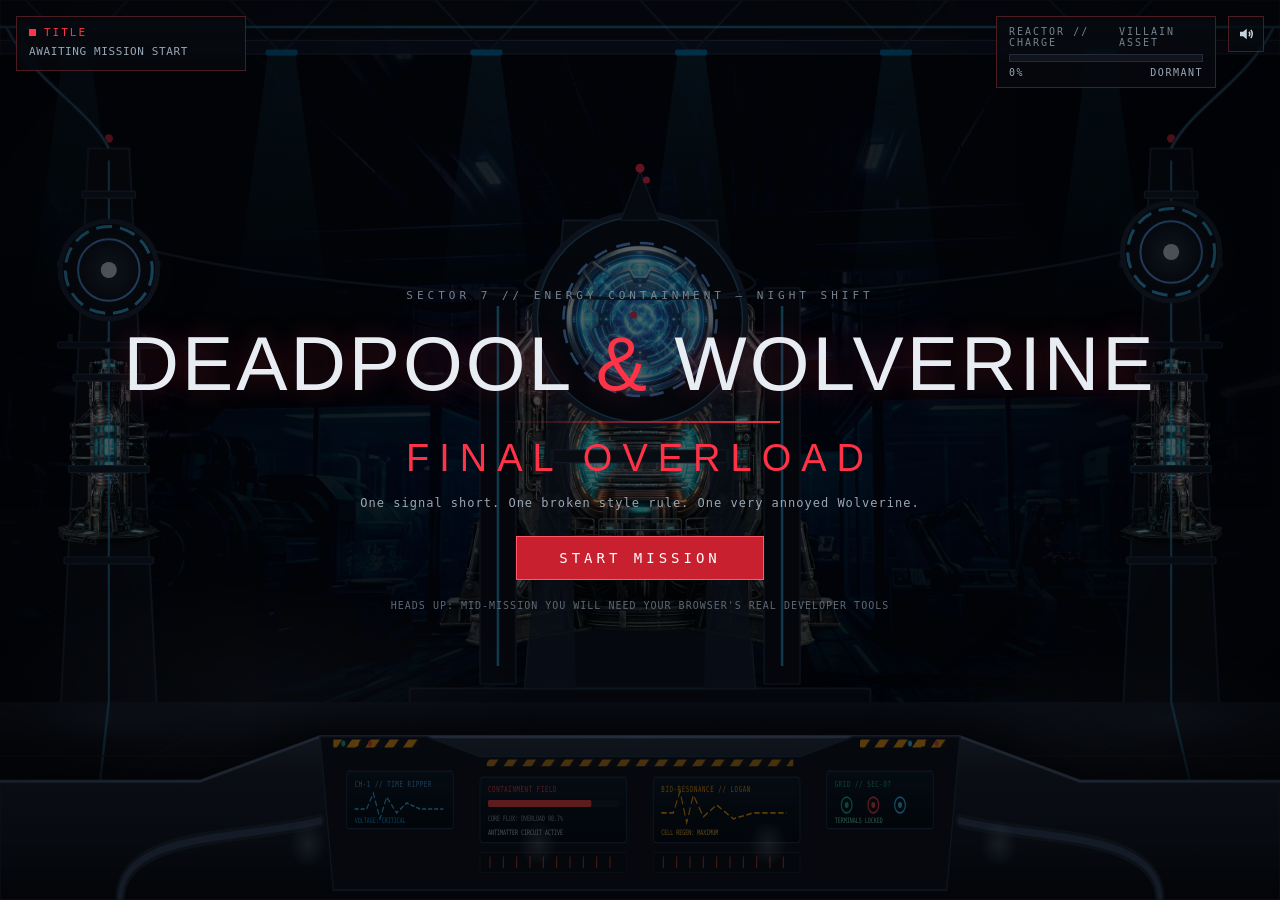
==== commit e3e29e0d: "feat(deadpool): upgrade machine and character assets and implement diagonal-down electrical ray" ====
--- a/deadpool/index.html
+++ b/deadpool/index.html
@@ -50,6 +50,17 @@
             will-change: transform
         }
 
+        #labBackdrop {
+            position: absolute;
+            inset: 0;
+            background: radial-gradient(ellipse at 50% 38%, rgba(6, 16, 36, 0.22) 0%, rgba(2, 4, 10, 0.82) 100%),
+                        url('assets/lab_bg.jpg') center 40% / cover no-repeat;
+            opacity: 0.94;
+            filter: brightness(0.72) contrast(1.22) saturate(1.15);
+            pointer-events: none;
+            z-index: 0
+        }
+
         #env,
         #linkSvg,
         #fx {
@@ -212,7 +223,8 @@
         .charImg {
             width: 100%;
             height: 100%;
-            object-fit: contain;
+            display: block;
+            object-fit: fill;
             object-position: bottom center;
             filter: drop-shadow(0 0 16px rgba(220, 38, 56, .4));
             transition: filter .25s ease
@@ -1030,6 +1042,7 @@
 <body>
     <div id="stage">
         <div id="stageInner">
+            <div id="labBackdrop"></div>
             <svg id="env"></svg>
             <div id="smokeBack">
                 <div class="smoke sb1"></div>
@@ -1424,13 +1437,14 @@
 
             // Sizing calibrated to the high-res movie image aspect ratios
             // Deadpool: 977 x 620 (ratio 1.5758)
-            // Wolverine: 1024 x 456 (ratio 2.2456)
+            // Deadpool: 1067 x 660 (ratio 1.6167)
+            // Wolverine: 1240 x 456 (ratio 2.7193)
             const availableSpan = (W * 0.915) - (W * 0.085);
             const targetSpan = availableSpan * 0.74;
-            const dpRatio = 977 / 620;
-            const wolvRatio = 1024 / 456;
-
-            const dpH = Math.min(H * 0.46, (targetSpan - 8) / (0.96 * dpRatio + 0.94 * wolvRatio * 0.97));
+            const dpRatio = 1067 / 660;
+            const wolvRatio = 1240 / 456;
+
+            const dpH = Math.min(H * 0.46, (targetSpan - 8) / (0.963 * dpRatio + 0.992 * wolvRatio * 0.94));
             const dpW = dpH * dpRatio;
             const wolH = dpH * 0.94;
             const wolW = wolH * wolvRatio;
@@ -1438,11 +1452,13 @@
             const charBottom = H * 0.885;
             const claspX = W * 0.485;
 
-            const dpLeft = claspX - dpW * 0.975;
+            const dpLeft = claspX - dpW * 0.963;
             const dpTop = charBottom - dpH;
 
-            const wolLeft = claspX - wolW * 0.025;
-            const wolTop = charBottom - wolH;
+            // Align Wolverine's hand Y to Deadpool's hand Y exactly:
+            const claspY = dpTop + dpH * 0.521;
+            const wolLeft = claspX - wolW * 0.012;
+            const wolTop = claspY - wolH * 0.602;
 
             dpEl.style.left = dpLeft + 'px';
             dpEl.style.top = dpTop + 'px';
@@ -1463,17 +1479,21 @@
             $('wolvShadow').style.width = (wolW * 0.55) + 'px';
 
             // Precise hand and body anchors matching the actors in the photo cutouts
-            A.dpL = { x: dpLeft + dpW * 0.04, y: dpTop + dpH * 0.62 };
-            A.dpR = { x: dpLeft + dpW * 0.965, y: dpTop + dpH * 0.54 };
-            A.dpBody = { x: dpLeft + dpW * 0.56, y: dpTop + dpH * 0.48 };
-
-            A.wolL = { x: wolLeft + wolW * 0.035, y: wolTop + wolH * 0.58 };
-            A.wolR = { x: wolLeft + wolW * 0.97, y: wolTop + wolH * 0.52 };
-            A.wolBody = { x: wolLeft + wolW * 0.51, y: wolTop + wolH * 0.48 };
-
-            A.coreL = { x: W * 0.085, y: H * 0.44 }; A.coreR = { x: W * 0.915, y: H * 0.45 };
+            A.dpL = { x: dpLeft + dpW * 0.005, y: dpTop + dpH * 0.667 };
+            A.dpR = { x: dpLeft + dpW * 0.963, y: dpTop + dpH * 0.521 };
+            A.dpBody = { x: dpLeft + dpW * 0.52, y: dpTop + dpH * 0.50 };
+
+            A.wolL = { x: wolLeft + wolW * 0.012, y: wolTop + wolH * 0.602 };
+            A.wolR = { x: wolLeft + wolW * 0.992, y: wolTop + wolH * 0.616 };
+            A.wolBody = { x: wolLeft + wolW * 0.50, y: wolTop + wolH * 0.52 };
+
+            // Elevated emitter terminals on sci-fi pylon towers
+            A.coreL = { x: W * 0.085, y: H * 0.30 };
+            A.coreR = { x: W * 0.915, y: H * 0.28 };
             A.machine = { x: W * 0.5, y: H * 0.36 }; A.mTop = H * 0.245; A.groundY = H * 0.875;
-            A.linkRest = A.dpR.x + W * 0.15; A.linkFinal = A.wolR.x + 8;
+            // Right-side electrical ray discharges diagonally downward into deck containment area first
+            A.linkRest = { x: W * 0.72, y: H * 0.74 };
+            A.linkFinal = A.wolR.x;
             if (linkEndX === 0 || linkEndX > A.coreR.x) linkEndX = A.coreR.x - 10;
 
             dpEl._rimB = dpEl.querySelector('.rimB'); dpEl._rimR = dpEl.querySelector('.rimR');
@@ -1492,8 +1512,8 @@
                 const g = mkEl(NS, type, { id, ...attrs }, defs);
                 stops.forEach(st => mkEl(NS, 'stop', { ...st }, g));
             };
-            grad('sky', 'linearGradient', { x1: 0, y1: 0, x2: 0, y2: 1 },
-                [{ offset: 0, 'stop-color': '#05070c' }, { offset: .45, 'stop-color': '#0b1019' }, { offset: 1, 'stop-color': '#121826' }]);
+            grad('labVignette', 'radialGradient', { cx: '50%', cy: '40%', r: '65%' },
+                [{ offset: 0, 'stop-color': '#060d1b', 'stop-opacity': 0.15 }, { offset: 0.6, 'stop-color': '#03060d', 'stop-opacity': 0.5 }, { offset: 1, 'stop-color': '#010307', 'stop-opacity': 0.85 }]);
             grad('floorG', 'linearGradient', { x1: 0, y1: 0, x2: 0, y2: 1 },
                 [{ offset: 0, 'stop-color': '#161c2a' }, { offset: .25, 'stop-color': '#0b0e16' }, { offset: 1, 'stop-color': '#04050a' }]);
             grad('mCoreG', 'radialGradient', {}, [
@@ -1504,107 +1524,238 @@
                 { offset: 1, 'stop-color': '#5aa8ff', 'stop-opacity': 0 }]);
             grad('poolB', 'radialGradient', {}, [{ offset: 0, 'stop-color': '#7fc4ff', 'stop-opacity': .34 }, { offset: 1, 'stop-color': '#7fc4ff', 'stop-opacity': 0 }]);
             grad('poolR', 'radialGradient', {}, [{ offset: 0, 'stop-color': '#ff4a52', 'stop-opacity': .24 }, { offset: 1, 'stop-color': '#ff4a52', 'stop-opacity': 0 }]);
-            grad('hazeG', 'radialGradient', {}, [{ offset: 0, 'stop-color': '#1b2436', 'stop-opacity': .55 }, { offset: 1, 'stop-color': '#1b2436', 'stop-opacity': 0 }]);
-
-            mkEl(NS, 'rect', { x: 0, y: 0, width: W, height: H, fill: 'url(#sky)' });
-            mkEl(NS, 'ellipse', { cx: MX, cy: H * 0.42, rx: W * 0.56, ry: H * 0.44, fill: 'url(#hazeG)' });
-
-            const skyline = (baseY, col, seed, windows) => {
-                const g = mkEl(NS, 'g', { fill: col }); let x = -40, sd = seed;
-                const rn = () => { sd = (sd * 16807) % 2147483647; return sd / 2147483647; };
-                while (x < W + 40) {
-                    const w = 30 + rn() * 95, h = 40 + rn() * 160;
-                    mkEl(NS, 'rect', { x: x, y: baseY - h, width: w, height: h + 4 }, g);
-                    if (rn() < 0.4) mkEl(NS, 'rect', { x: x + w * 0.3, y: baseY - h - 14 - rn() * 24, width: 6, height: 24 }, g);
-                    if (rn() < 0.35) mkEl(NS, 'path', { d: `M${x} ${baseY - h} h${w} M${x + w * 0.5} ${baseY - h} V${baseY - h * 0.45}`, stroke: col, 'stroke-width': 2, fill: 'none' }, g);
-                    if (windows && rn() < 0.55) {
-                        const wg = mkEl(NS, 'g', { fill: '#8a6a3a', opacity: .28 });
-                        for (let k = 0; k < 3; k++) mkEl(NS, 'rect', { x: x + 4 + rn() * (w - 10), y: baseY - h + 6 + rn() * (h - 16), width: 3, height: 4 }, wg);
-                    }
-                    x += w + 8 + rn() * 60;
-                }
-            };
-            skyline(H * 0.66, '#0e121a', 7919, true); skyline(H * 0.72, '#080b10', 104729, false);
-
-            // ===== villain machine =====
+            grad('beamGlow', 'linearGradient', { x1: 0, y1: 0, x2: 0, y2: 1 },
+                [{ offset: 0, 'stop-color': '#38bdf8', 'stop-opacity': 0.35 }, { offset: 0.5, 'stop-color': '#0284c7', 'stop-opacity': 0.15 }, { offset: 1, 'stop-color': '#0284c7', 'stop-opacity': 0 }]);
+            grad('downlightGrad', 'linearGradient', { x1: 0, y1: 0, x2: 0, y2: 1 },
+                [{ offset: 0, 'stop-color': '#38bdf8', 'stop-opacity': 0.18 }, { offset: 1, 'stop-color': '#0ea5e9', 'stop-opacity': 0 }]);
+
+            // Soft lab atmosphere vignette
+            mkEl(NS, 'rect', { x: 0, y: 0, width: W, height: H, fill: 'url(#labVignette)' });
+
+            // ===== Overhead Architectural Gantry & Suspended Cable Trays =====
+            const gantryG = mkEl(NS, 'g', { opacity: 0.9 });
+            mkEl(NS, 'rect', { x: 0, y: 0, width: W, height: H * 0.045, fill: '#0a0e16', stroke: '#1e293b', 'stroke-width': 1.5 }, gantryG);
+            mkEl(NS, 'rect', { x: 0, y: H * 0.045, width: W, height: H * 0.015, fill: '#0f172a', stroke: '#334155', 'stroke-width': 1 }, gantryG);
+            // Heavy ceiling structural trusses
+            for (let bx = W * 0.06; bx < W; bx += W * 0.16) {
+                mkEl(NS, 'path', {
+                    d: `M${bx - W * 0.04} 0 L${bx} ${H * 0.06} L${bx + W * 0.04} 0`,
+                    fill: 'none', stroke: '#1e293b', 'stroke-width': 2.5
+                }, gantryG);
+                // Suspended luminaire downlight fixtures
+                mkEl(NS, 'rect', { x: bx - 16, y: H * 0.055, width: 32, height: 6, fill: '#0284c7', rx: 2 }, gantryG);
+                mkEl(NS, 'polygon', {
+                    points: `${bx - 14},${H * 0.061} ${bx + 14},${H * 0.061} ${bx + 48},${H * 0.35} ${bx - 48},${H * 0.35}`,
+                    fill: 'url(#downlightGrad)'
+                }, gantryG);
+            }
+            // Overhead high-voltage plasma trunk bus
+            mkEl(NS, 'line', { x1: 0, y1: H * 0.03, x2: W, y2: H * 0.03, stroke: '#38bdf8', 'stroke-width': 2.5, opacity: 0.65 }, gantryG);
+
+            // ===== villain machine (Time Ripper Experimental Reactor) =====
             const mg = mkEl(NS, 'g', { id: 'machine' });
             const top = A.mTop, base = H * 0.765;
-            mkEl(NS, 'rect', { x: MX - W * 0.165, y: base, width: W * 0.33, height: H * 0.038, fill: '#0c1018', stroke: '#222c40', 'stroke-width': 1.5 }, mg);
-            mkEl(NS, 'path', { d: `M${MX - W * 0.075} ${base} L${MX - W * 0.05} ${top} L${MX + W * 0.05} ${top} L${MX + W * 0.075} ${base} Z`, fill: '#0e1320', stroke: '#28344c', 'stroke-width': 1.8 }, mg);
-            mkEl(NS, 'rect', { x: MX - W * 0.105, y: H * 0.34, width: W * 0.022, height: H * 0.41, fill: '#0c111b', stroke: '#1e2940' }, mg);
-            mkEl(NS, 'rect', { x: MX + W * 0.083, y: H * 0.34, width: W * 0.022, height: H * 0.41, fill: '#0c111b', stroke: '#1e2940' }, mg);
-            mkEl(NS, 'path', { d: `M${MX - W * 0.075} ${base} L${MX - W * 0.05} ${top} L${MX - W * 0.045} ${base} Z`, fill: '#131a29', opacity: .8 }, mg);
-            mkEl(NS, 'path', { d: `M${MX + W * 0.075} ${base} L${MX + W * 0.05} ${top} L${MX + W * 0.045} ${base} Z`, fill: '#131a29', opacity: .8 }, mg);
+            
+            // Sub-base foundation plinth
+            mkEl(NS, 'rect', { x: MX - W * 0.18, y: base, width: W * 0.36, height: H * 0.038, fill: '#0b0f17', stroke: '#1e293b', 'stroke-width': 2, rx: 2 }, mg);
+            // Main tapered armor housing structure
+            mkEl(NS, 'path', { d: `M${MX - W * 0.09} ${base} L${MX - W * 0.06} ${top} L${MX + W * 0.06} ${top} L${MX + W * 0.09} ${base} Z`, fill: '#0d131f', stroke: '#283548', 'stroke-width': 2 }, mg);
+            
+            // High-detail 3D sci-fi quantum reactor apparatus housing
+            const mHw = W * 0.165;
+            mkEl(NS, 'image', {
+                href: 'assets/machine_housing.png',
+                x: MX - mHw, y: top - H * 0.035,
+                width: mHw * 2, height: (base - top) + H * 0.08,
+                preserveAspectRatio: 'xMidYMid meet'
+            }, mg);
+
+            // Twin vertical cooling stanchions
+            mkEl(NS, 'rect', { x: MX - W * 0.125, y: H * 0.32, width: W * 0.028, height: H * 0.44, fill: '#090d15', stroke: '#1e293b', 'stroke-width': 1.6, rx: 2 }, mg);
+            mkEl(NS, 'rect', { x: MX + W * 0.097, y: H * 0.32, width: W * 0.028, height: H * 0.44, fill: '#090d15', stroke: '#1e293b', 'stroke-width': 1.6, rx: 2 }, mg);
+            
+            // Neon vertical coolant conduits on stanchions
+            mkEl(NS, 'line', { x1: MX - W * 0.111, y1: H * 0.34, x2: MX - W * 0.111, y2: H * 0.74, stroke: '#38bdf8', 'stroke-width': 2.5, opacity: 0.75 }, mg);
+            mkEl(NS, 'line', { x1: MX + W * 0.111, y1: H * 0.34, x2: MX + W * 0.111, y2: H * 0.74, stroke: '#38bdf8', 'stroke-width': 2.5, opacity: 0.75 }, mg);
+
+            // Shading facets
+            mkEl(NS, 'path', { d: `M${MX - W * 0.09} ${base} L${MX - W * 0.06} ${top} L${MX - W * 0.05} ${base} Z`, fill: '#161f30', opacity: .8 }, mg);
+            mkEl(NS, 'path', { d: `M${MX + W * 0.09} ${base} L${MX + W * 0.06} ${top} L${MX + W * 0.05} ${base} Z`, fill: '#161f30', opacity: .8 }, mg);
+
+            // Animated heat vents
             E.vents = [];
             [0.40, 0.50, 0.60].forEach(f => {
-                mkEl(NS, 'rect', { x: MX - W * 0.062, y: H * f, width: W * 0.124, height: H * 0.012, fill: '#17202f', stroke: '#2b3a55', 'stroke-width': 1 }, mg);
-                E.vents.push(mkEl(NS, 'rect', { x: MX - W * 0.052, y: H * f + H * 0.0035, width: W * 0.104, height: 3, fill: '#ff9a46', opacity: 0, class: 'vent' }, mg));
+                mkEl(NS, 'rect', { x: MX - W * 0.068, y: H * f, width: W * 0.136, height: H * 0.014, fill: '#131b28', stroke: '#2d3c52', 'stroke-width': 1.2, rx: 1.5 }, mg);
+                E.vents.push(mkEl(NS, 'rect', { x: MX - W * 0.058, y: H * f + H * 0.0035, width: W * 0.116, height: 4, fill: '#ff9a46', opacity: 0, class: 'vent', rx: 1 }, mg));
             });
-            const cy = H * 0.355, cr = W * 0.05;
-            mkEl(NS, 'circle', { cx: MX, cy: cy, r: cr * 1.45, fill: '#0a0e16', stroke: '#2a3850', 'stroke-width': 6 }, mg);
-            mkEl(NS, 'circle', { cx: MX, cy: cy, r: cr * 1.02, fill: 'none', stroke: '#31405e', 'stroke-width': 2.4, 'stroke-dasharray': '12 8', class: 'spin' }, mg);
-            mkEl(NS, 'circle', { cx: MX, cy: cy, r: cr * 0.8, fill: 'none', stroke: '#263450', 'stroke-width': 1.6, 'stroke-dasharray': '4 6' }, mg);
+
+            // Central concentric experimental reactor core
+            const cy = H * 0.355, cr = W * 0.052;
+            // Heavy outer containment ring
+            mkEl(NS, 'circle', { cx: MX, cy: cy, r: cr * 1.58, fill: '#070a10', stroke: '#1e293b', 'stroke-width': 7 }, mg);
+            mkEl(NS, 'circle', { cx: MX, cy: cy, r: cr * 1.54, fill: 'none', stroke: '#38bdf8', 'stroke-width': 1.4, opacity: 0.4 }, mg);
+            
+            // High-detail rotating concentric reactor core image
+            mkEl(NS, 'image', {
+                href: 'assets/reactor_core.png',
+                x: MX - cr * 1.48, y: cy - cr * 1.48,
+                width: cr * 2.96, height: cr * 2.96,
+                class: 'spin'
+            }, mg);
+
+            // Counter-rotating magnetic field ring
+            mkEl(NS, 'circle', {
+                cx: MX, cy: cy, r: cr * 1.15,
+                fill: 'none', stroke: '#60a5fa', 'stroke-width': 2.6,
+                'stroke-dasharray': '14 10', class: 'spin',
+                style: 'animation-duration: 6s; animation-direction: reverse'
+            }, mg);
+
+            // Inner antimatter containment chamber
             E.mCore = mkEl(NS, 'g', { id: 'mCore', opacity: .16 }, mg);
-            mkEl(NS, 'circle', { cx: MX, cy: cy, r: cr * 1.2, fill: 'url(#mCoreG)' }, E.mCore);
-            mkEl(NS, 'circle', { cx: MX, cy: cy, r: cr * 0.24, fill: '#eef7ff' }, E.mCore);
-            mkEl(NS, 'path', { d: `M${MX - W * 0.012} ${top} L${MX} ${H * 0.20} L${MX + W * 0.012} ${top} Z`, fill: '#0e1320' }, mg);
-            mkEl(NS, 'circle', { cx: MX, cy: H * 0.197, r: 4, fill: '#ff3347', class: 'blink', style: 'animation-delay:1.1s' }, mg);
+            mkEl(NS, 'circle', { cx: MX, cy: cy, r: cr * 1.25, fill: 'url(#mCoreG)' }, E.mCore);
+            mkEl(NS, 'circle', { cx: MX, cy: cy, r: cr * 0.32, fill: '#ffffff' }, E.mCore);
+
+            // Top spire emitter
+            mkEl(NS, 'path', { d: `M${MX - W * 0.015} ${top} L${MX} ${H * 0.19} L${MX + W * 0.015} ${top} Z`, fill: '#0c121e', stroke: '#233044', 'stroke-width': 1.5 }, mg);
+            mkEl(NS, 'circle', { cx: MX, cy: H * 0.187, r: 4.5, fill: '#ff3347', class: 'blink', style: 'animation-delay:1.1s' }, mg);
             [[0.33, 0.35], [0.47, 0.62], [0.57, 0.2]].forEach((d, i) => {
-                mkEl(NS, 'circle', { cx: MX + (i - 1) * W * 0.004, cy: H * d[1], r: 3.4, fill: '#ff3347', class: 'blink', style: `animation-delay:${(i * 0.9).toFixed(1)}s` }, mg);
+                mkEl(NS, 'circle', { cx: MX + (i - 1) * W * 0.005, cy: H * d[1], r: 3.5, fill: '#ff3347', class: 'blink', style: `animation-delay:${(i * 0.9).toFixed(1)}s` }, mg);
             });
+
+            // High-voltage plasma conduits linking reactor to side emitter columns
             E.cables = [];
             [[TL, -1], [TR, 1]].forEach(d => {
                 const x = d[0], sd = d[1];
                 E.cables.push(mkEl(NS, 'path', {
                     class: 'cable',
-                    d: `M${MX - sd * W * 0.072} ${H * 0.30} C ${MX - sd * W * 0.2} ${H * 0.37}, ${x + sd * W * 0.09} ${H * 0.315}, ${x + sd * 9} ${H * 0.225}`
+                    d: `M${MX - sd * W * 0.075} ${H * 0.30} C ${MX - sd * W * 0.2} ${H * 0.37}, ${x + sd * W * 0.09} ${H * 0.315}, ${x + sd * 12} ${H * 0.225}`
                 }));
             });
 
-            // ===== signal towers =====
-            const buildTower = (x, side, coreY) => {
+            // ===== Laboratory Plasma Emitter Columns (replacing outdoor towers) =====
+            const buildEmitterColumn = (x, side, coreY) => {
                 const g = mkEl(NS, 'g', {});
-                const topY = H * 0.185, botY = H * 0.80, hw1 = W * 0.012, hw2 = W * 0.032;
+                const topY = H * 0.165, botY = H * 0.80, hw1 = W * 0.016, hw2 = W * 0.038;
                 const hw = f => hw1 + (hw2 - hw1) * f;
-                mkEl(NS, 'path', { d: `M${x - hw2} ${botY} L${x - hw1} ${topY} L${x + hw1} ${topY} L${x + hw2} ${botY} Z`, fill: '#0c1018', stroke: '#243048', 'stroke-width': 1.6 }, g);
+
+                // Tapered faceted armor column
+                mkEl(NS, 'path', { d: `M${x - hw2} ${botY} L${x - hw1} ${topY} L${x + hw1} ${topY} L${x + hw2} ${botY} Z`, fill: '#0a0e16', stroke: '#222f44', 'stroke-width': 2 }, g);
+                
+                // High-tech sci-fi plasma emitter column asset
+                const pyW = W * 0.11;
+                const pyH = (botY - topY) + H * 0.08;
+                const pylonImg = mkEl(NS, 'image', {
+                    href: 'assets/pylon_emitter.png',
+                    x: x - pyW * 0.5, y: topY - H * 0.03,
+                    width: pyW, height: pyH,
+                    preserveAspectRatio: 'xMidYMid meet'
+                }, g);
+                if (side < 0) {
+                    pylonImg.setAttribute('transform', `translate(${x * 2}, 0) scale(-1, 1)`);
+                }
+
+                // Vertical cyan energy channel down the spine
+                mkEl(NS, 'line', { x1: x, y1: topY + 12, x2: x, y2: botY - 10, stroke: '#38bdf8', 'stroke-width': 2, opacity: 0.7 }, g);
+
+                // Segmented magnetic choke rings
                 for (let i = 0; i < 5; i++) {
-                    const f1 = 0.08 + i * 0.16, f2 = f1 + 0.09;
-                    mkEl(NS, 'path', {
-                        d: `M${x - hw(f1)} ${topY + (botY - topY) * f1} L${x + hw(f2)} ${topY + (botY - topY) * f2} M${x + hw(f1)} ${topY + (botY - topY) * f1} L${x - hw(f2)} ${topY + (botY - topY) * f2}`,
-                        stroke: '#1a2334', 'stroke-width': 1.4, fill: 'none'
-                    }, g);
+                    const f1 = 0.08 + i * 0.16;
+                    const yPos = topY + (botY - topY) * f1;
+                    const wPos = hw(f1);
+                    mkEl(NS, 'rect', { x: x - wPos - 4, y: yPos - 3, width: (wPos * 2) + 8, height: 7, fill: '#141d2c', stroke: '#2d3d56', 'stroke-width': 1.2, rx: 1.5 }, g);
                 }
-                [[0.30], [0.38]].forEach(d => {
+
+                // Intermediate utility platforms
+                [[0.29], [0.38]].forEach(d => {
                     const f = d[0];
-                    mkEl(NS, 'rect', { x: x - W * 0.036, y: H * f, width: W * 0.072, height: 5, fill: '#111827' }, g);
-                    mkEl(NS, 'rect', { x: x - W * 0.028, y: H * f - 7, width: 4, height: 7, fill: '#1e2940' }, g);
-                    mkEl(NS, 'rect', { x: x + W * 0.024, y: H * f - 7, width: 4, height: 7, fill: '#1e2940' }, g);
+                    mkEl(NS, 'rect', { x: x - W * 0.04, y: H * f, width: W * 0.08, height: 6, fill: '#0f172a', stroke: '#283548', rx: 1 }, g);
+                    mkEl(NS, 'rect', { x: x - W * 0.032, y: H * f - 8, width: 5, height: 8, fill: '#1e293b' }, g);
+                    mkEl(NS, 'rect', { x: x + W * 0.026, y: H * f - 8, width: 5, height: 8, fill: '#1e293b' }, g);
                 });
-                mkEl(NS, 'circle', { cx: x, cy: coreY, r: W * 0.033, fill: 'none', stroke: '#2a3850', 'stroke-width': 3.4, 'stroke-dasharray': '15 9', class: 'spin' }, g);
-                mkEl(NS, 'circle', { cx: x, cy: coreY, r: W * 0.023, fill: 'none', stroke: '#324260', 'stroke-width': 2.2 }, g);
-                const glow = mkEl(NS, 'circle', { cx: x, cy: coreY, r: W * 0.027, fill: 'url(#tCoreG)', opacity: 0 }, g);
-                mkEl(NS, 'circle', { cx: x, cy: coreY, r: 7.5, fill: '#eaf6ff' }, g);
-                mkEl(NS, 'circle', { cx: x, cy: topY - 8, r: 3.8, fill: '#ff3347', class: 'blink', style: 'animation-delay:.6s' }, g);
+
+                // Primary focal emitter ring & rotating magnetic collar
+                mkEl(NS, 'circle', { cx: x, cy: coreY, r: W * 0.038, fill: '#070a10', stroke: '#1e293b', 'stroke-width': 5 }, g);
+                mkEl(NS, 'circle', { cx: x, cy: coreY, r: W * 0.034, fill: 'none', stroke: '#38bdf8', 'stroke-width': 3, 'stroke-dasharray': '16 8', class: 'spin' }, g);
+                mkEl(NS, 'circle', { cx: x, cy: coreY, r: W * 0.024, fill: 'none', stroke: '#60a5fa', 'stroke-width': 2 }, g);
+
+                const glow = mkEl(NS, 'circle', { cx: x, cy: coreY, r: W * 0.03, fill: 'url(#tCoreG)', opacity: 0 }, g);
+                mkEl(NS, 'circle', { cx: x, cy: coreY, r: 8, fill: '#eaf6ff' }, g);
+                mkEl(NS, 'circle', { cx: x, cy: topY - 10, r: 4.2, fill: '#ff3347', class: 'blink', style: 'animation-delay:.6s' }, g);
+
+                // Overhead ceiling anchor arm
                 mkEl(NS, 'path', {
-                    d: `M${x} ${topY} C ${x + side * W * 0.01} ${H * 0.14}, ${x + side * W * 0.05} ${H * 0.12}, ${x + side * W * 0.07} ${H * 0.05}`,
-                    stroke: '#1a2334', 'stroke-width': 2.2, fill: 'none'
+                    d: `M${x} ${topY} C ${x + side * W * 0.015} ${H * 0.12}, ${x + side * W * 0.06} ${H * 0.09}, ${x + side * W * 0.08} ${H * 0.03}`,
+                    stroke: '#243248', 'stroke-width': 4, fill: 'none'
                 }, g);
+                mkEl(NS, 'path', {
+                    d: `M${x} ${topY} C ${x + side * W * 0.015} ${H * 0.12}, ${x + side * W * 0.06} ${H * 0.09}, ${x + side * W * 0.08} ${H * 0.03}`,
+                    stroke: '#38bdf8', 'stroke-width': 1.6, fill: 'none', opacity: 0.6
+                }, g);
+
                 return glow;
             };
-            E.glowL = buildTower(TL, -1, H * 0.44);
-            E.glowR = buildTower(TR, 1, H * 0.45);
-
-            // ===== floor =====
+            E.glowL = buildEmitterColumn(TL, -1, A.coreL.y);
+            E.glowR = buildEmitterColumn(TR, 1, A.coreR.y);
+
+            // ===== Laboratory Floor =====
             mkEl(NS, 'rect', { x: 0, y: H * 0.78, width: W, height: H * 0.22, fill: 'url(#floorG)' });
+            // Recessed glowing LED tracks
+            mkEl(NS, 'line', { x1: TL, y1: H * 0.78, x2: TL * 0.8, y2: H, stroke: '#38bdf8', 'stroke-width': 2.5, opacity: 0.6 });
+            mkEl(NS, 'line', { x1: TR, y1: H * 0.78, x2: TR * 1.04, y2: H, stroke: '#38bdf8', 'stroke-width': 2.5, opacity: 0.6 });
+
             for (let x = -W * 0.1; x <= W * 1.1; x += W * 0.07) {
                 const xr = MX + (x - MX) * 0.5;
-                mkEl(NS, 'line', { x1: xr, y1: H * 0.78, x2: x, y2: H, stroke: '#182031', 'stroke-width': 1, opacity: .5 });
-            }
-            mkEl(NS, 'line', { x1: 0, y1: H * 0.84, x2: W, y2: H * 0.84, stroke: '#131a29', opacity: .6 });
-            mkEl(NS, 'line', { x1: 0, y1: H * 0.92, x2: W, y2: H * 0.92, stroke: '#10151f', opacity: .6 });
-            E.poolL = mkEl(NS, 'ellipse', { cx: TL, cy: H * 0.80, rx: W * 0.055, ry: H * 0.022, fill: 'url(#poolB)', opacity: .25 });
-            E.poolR = mkEl(NS, 'ellipse', { cx: TR, cy: H * 0.80, rx: W * 0.055, ry: H * 0.022, fill: 'url(#poolB)', opacity: .25 });
-            mkEl(NS, 'ellipse', { cx: W * 0.46, cy: H * 0.875, rx: W * 0.15, ry: H * 0.03, fill: 'url(#poolR)', opacity: .55 });
+                mkEl(NS, 'line', { x1: xr, y1: H * 0.78, x2: x, y2: H, stroke: '#182031', 'stroke-width': 1.2, opacity: .65 });
+            }
+            mkEl(NS, 'line', { x1: 0, y1: H * 0.84, x2: W, y2: H * 0.84, stroke: '#1e293b', 'stroke-width': 1.4, opacity: .75 });
+            mkEl(NS, 'line', { x1: 0, y1: H * 0.92, x2: W, y2: H * 0.92, stroke: '#16202e', 'stroke-width': 1.4, opacity: .75 });
+
+            E.poolL = mkEl(NS, 'ellipse', { cx: TL, cy: H * 0.80, rx: W * 0.065, ry: H * 0.024, fill: 'url(#poolB)', opacity: .25 });
+            E.poolR = mkEl(NS, 'ellipse', { cx: TR, cy: H * 0.80, rx: W * 0.065, ry: H * 0.024, fill: 'url(#poolB)', opacity: .25 });
+            mkEl(NS, 'ellipse', { cx: W * 0.485, cy: H * 0.875, rx: W * 0.16, ry: H * 0.032, fill: 'url(#poolR)', opacity: .55 });
+        }
+
+        /* ============ dynamic live hand tracking ============ */
+        function updateHandAnchors() {
+            if (!dpImg || !wolvImg || !stageInner) return;
+            const sRect = stageInner.getBoundingClientRect();
+            const scale = cam.z || 1;
+
+            const dpRect = dpImg.getBoundingClientRect();
+            if (dpRect.width > 0) {
+                const dpX = (dpRect.left - sRect.left) / scale;
+                const dpY = (dpRect.top - sRect.top) / scale;
+                const dpW = dpRect.width / scale;
+                const dpH = dpRect.height / scale;
+
+                A.dpL.x = dpX + dpW * 0.005;
+                A.dpL.y = dpY + dpH * 0.667;
+                A.dpR.x = dpX + dpW * 0.963;
+                A.dpR.y = dpY + dpH * 0.521;
+                A.dpBody.x = dpX + dpW * 0.52;
+                A.dpBody.y = dpY + dpH * 0.50;
+            }
+
+            const wRect = wolvImg.getBoundingClientRect();
+            if (wRect.width > 0) {
+                const wX = (wRect.left - sRect.left) / scale;
+                const wY = (wRect.top - sRect.top) / scale;
+                const wW = wRect.width / scale;
+                const wH = wRect.height / scale;
+
+                A.wolL.x = wX + wW * 0.012;
+                A.wolL.y = wY + wH * 0.602;
+                A.wolR.x = wX + wW * 0.992;
+                A.wolR.y = wY + wH * 0.616;
+                A.wolBody.x = wX + wW * 0.50;
+                A.wolBody.y = wY + wH * 0.52;
+            }
+
+            A.linkFinal = A.wolR.x;
+            if (rightOn) {
+                linkEndX = A.wolR.x;
+            }
         }
 
         /* ============ energy ray bridges (left + right + buddy) ============ */
@@ -1623,27 +1774,36 @@
             }
             return d;
         }
+        function getLinkTargetY() {
+            if (rightOn) return A.wolR.y;
+            if (linkEndX <= A.linkRest.x) {
+                const tWolv = Math.max(0, Math.min(1, (A.linkRest.x - linkEndX) / (A.linkRest.x - A.wolR.x || 1)));
+                return lerp(A.linkRest.y, A.wolR.y, tWolv);
+            }
+            const tRest = Math.max(0, Math.min(1, (A.coreR.x - linkEndX) / (A.coreR.x - A.linkRest.x || 1)));
+            return lerp(A.coreR.y, A.linkRest.y, tRest);
+        }
         function updateLinkShape(now) {
             if (leftI > 0.02) {
-                const d = rayD(A.coreL.x + 6, A.coreL.y, A.dpL.x - 2, A.dpL.y - 2, now, leftJ, 5, 12, 26);
+                const d = rayD(A.coreL.x + 6, A.coreL.y, A.dpL.x, A.dpL.y, now, leftJ, 5, 12, 26);
                 ['llLo', 'llMid', 'llCore', 'llFlow'].forEach(id => $(id).setAttribute('d', d));
             }
             if (linkI > 0.02) {
-                const targetY = rightOn ? (A.wolR.y - 2) : lerp(A.coreR.y + 8, A.wolR.y - 2, Math.max(0, Math.min(1, (A.linkRest - linkEndX) / (A.linkRest - A.linkFinal || 1))));
+                const targetY = getLinkTargetY();
                 const d = rayD(A.coreR.x - 6, A.coreR.y, linkEndX, targetY, now, linkJ, 6, 13, 26);
                 ['elLo', 'elMid', 'elCore', 'elFlow'].forEach(id => $(id).setAttribute('d', d));
                 $('elTip').setAttribute('cx', linkEndX); $('elTip').setAttribute('cy', targetY);
             }
         }
         function updateBuddy() {
-            const d = rayD(A.dpR.x + 4, A.dpR.y + 2, A.wolL.x - 4, A.wolL.y + 2, 0, buddyJ, 2, 9, 12);
+            const d = rayD(A.dpR.x, A.dpR.y, A.wolL.x, A.wolL.y, 0, buddyJ, 2, 9, 12);
             ['blLo', 'blMid', 'blCore', 'blFlow'].forEach(id => $(id).setAttribute('d', d));
             const set = (id, p) => { $(id).setAttribute('cx', p.x); $(id).setAttribute('cy', p.y); };
             set('gDpL', A.dpL); set('gDpR', A.dpR); set('gWlL', A.wolL); set('gWlR', A.wolR);
             const midContact = { x: (A.dpR.x + A.wolL.x) / 2, y: (A.dpR.y + A.wolL.y) / 2 };
             set('gContact', midContact);
             if ($('gContactCore')) set('gContactCore', midContact);
-            $('llTip').setAttribute('cx', A.dpL.x); $('llTip').setAttribute('cy', A.dpL.y - 2);
+            $('llTip').setAttribute('cx', A.dpL.x); $('llTip').setAttribute('cy', A.dpL.y);
         }
 
         /* ============ canvas fx ============ */
@@ -1819,12 +1979,12 @@
                 }
             }
             if (stubI > 0.04 && !linkOn) {
-                const gp = { x: A.linkRest, y: A.coreR.y + 10 };
+                const gp = { x: A.linkRest.x, y: A.linkRest.y };
                 streamBolt(A.coreR, gp, stubI * intens, S4, now);
                 if (Math.random() < stubI * 0.6) sparksAt(gp.x, gp.y, 2, true);
             }
             if (linkI > 0.04) {
-                const targetY = rightOn ? (A.wolR.y - 2) : lerp(A.coreR.y + 10, A.wolR.y - 2, Math.max(0, Math.min(1, (A.linkRest - linkEndX) / (A.linkRest - A.linkFinal || 1))));
+                const targetY = getLinkTargetY();
                 const le = { x: linkEndX, y: targetY };
                 streamBolt(A.coreR, le, linkI * intens, S2, now);
                 if (!tension && Math.random() < linkI * 0.55) sparksAt(le.x, le.y, 2, true);
@@ -1899,7 +2059,9 @@
             towerLvlR += (towerTR - towerLvlR) * Math.min(1, dtR * 2);
             updateCharge(dtG);
             updateStreams(now, dtR);
+            updateHandAnchors();
             updateLinkShape(now);
+            updateBuddy();
             stepParticles(dtR); stepRings(dtR);
             for (let i = bolts.length - 1; i >= 0; i--) { bolts[i].life -= dtR; if (bolts[i].life <= 0) bolts.splice(i, 1); }
 
@@ -1969,7 +2131,7 @@
             glowC(A.machine.x, A.machine.y, W * 0.1, (machineDead ? 0 : 0.15 + charge / 100 * 0.6), '110,180,255');
             glowC(A.dpL.x, A.dpL.y, 28 * leftI + 8, leftI, '160,210,255');
             glowC(A.wolR.x, A.wolR.y, 28 * rightI + 8, rightI, '160,210,255');
-            if (linkI > 0.03) glowC(linkEndX, rightOn ? (A.wolR.y - 2) : (A.coreR.y + 10), 26 * linkI + 6, linkI, '160,210,255');
+            if (linkI > 0.03) glowC(linkEndX, getLinkTargetY(), 26 * linkI + 6, linkI, '160,210,255');
             if (contactOn) glowC((A.dpR.x + A.wolL.x) / 2, (A.dpR.y + A.wolL.y) / 2, 38, 0.95, '190,225,255');
             for (const b of bolts) drawShape(b.p, b.bs, b.life / b.max, b.w);
             for (const r of rings) {
@@ -2090,14 +2252,14 @@
                 await wait(1300);
                 linkEl.classList.add('is-active');   /* the bug swallows the visual bridge */
                 linkOn = true;
-                await tween(1400, k => { linkEndX = lerp(A.coreR.x - 10, A.linkRest, easeOut(k)); });
+                await tween(1400, k => { linkEndX = lerp(A.coreR.x - 10, A.linkRest.x, easeOut(k)); });
                 msg('ENERGY DISCHARGE IN PROGRESS… NO VISUAL LINK');
                 await wait(1500);
                 /* failure */
-                stub = false; sparksAt(A.linkRest, A.coreR.y + 10, 30, false);
+                stub = false; sparksAt(A.linkRest.x, A.linkRest.y, 30, false);
                 sparksAt(A.dpR.x, A.dpR.y, 12, true);
                 flash(0.28); shake(9); S.fail(); dpEl.classList.add('strain');
-                pushBolt(A.linkRest, A.coreR.y + 10, A.linkRest - 60, A.coreR.y + 70, 16, 0.35, 2.5);
+                pushBolt(A.linkRest.x, A.linkRest.y, A.linkRest.x - 60, A.linkRest.y + 40, 16, 0.35, 2.5);
                 msg('LINK FAILED — SIGNAL INVISIBLE // TARGET OUT OF REACH');
                 chargeTarget = charge;
                 await wait(1900);
@@ -2111,8 +2273,10 @@
                 paused = false; pausedAccum += performance.now() - pausedAt;
                 debugOverlay.classList.add('hidden'); bypassBtn.classList.add('hidden');
                 setState('CONNECTION_RESTORED');
-                flash(0.24, '#cfe8ff'); ring(linkEndX, A.coreR.y + 10, 440, 3, '160,210,255');
-                sparksAt(linkEndX, A.coreR.y + 10, 22, true); S.zap();
+                flash(0.24, '#cfe8ff');
+                const restoreY = getLinkTargetY();
+                ring(linkEndX, restoreY, 440, 3, '160,210,255');
+                sparksAt(linkEndX, restoreY, 22, true); S.zap();
                 linkEl.classList.add('energized'); msg('ENERGY LINK RESTORED');
                 await wait(1400);
                 dpEl.classList.remove('strain'); jolt(dpEl);
@@ -2137,14 +2301,15 @@
                 reachR = true;
                 await wait(950);
                 contactOn = true; buddyEl.classList.add('on');
-                flash(0.32, '#dff0ff'); shake(6); ring((A.dpR.x + A.wolL.x) / 2, A.dpR.y, 400, 3, '190,225,255');
-                sparksAt((A.dpR.x + A.wolL.x) / 2, A.dpR.y, 26, true); S.hand();
+                const midHandY = (A.dpR.y + A.wolL.y) / 2;
+                flash(0.32, '#dff0ff'); shake(6); ring((A.dpR.x + A.wolL.x) / 2, midHandY, 400, 3, '190,225,255');
+                sparksAt((A.dpR.x + A.wolL.x) / 2, midHandY, 26, true); S.hand();
                 jolt(dpEl); jolt(wolvEl);                    /* contact shock hits both */
                 msg('HANDS LOCKED — CIRCUIT NEARLY CLOSED');
                 await wait(1600);
                 msg('WOLVERINE REACHING FOR THE RIGHT SIGNAL');
                 wolvSvg.classList.add('glint'); setTimeout(() => wolvSvg.classList.remove('glint'), 1000);
-                await tween(1300, k => { linkEndX = lerp(A.linkRest, A.linkFinal, easeOut(k)); });
+                await tween(1300, k => { linkEndX = lerp(A.linkRest.x, A.linkFinal, easeOut(k)); });
                 rightOn = true; reachR = false;
                 await wait(650);
                 flash(0.3, '#dff0ff'); shake(7); ring(A.wolR.x, A.wolR.y, 440, 3, '160,210,255');
@@ -2168,7 +2333,7 @@
                 /* release */
                 tension = false; dimEl.style.opacity = 0; cam.tz = 1.07;
                 flash(0.95, '#eaf4ff'); shake(24); S.overload(); S.rumble(0.4);
-                const cc = { x: (A.dpL.x + A.wolR.x) / 2, y: A.dpL.y };
+                const cc = { x: (A.dpL.x + A.wolR.x) / 2, y: (A.dpL.y + A.wolR.y) / 2 };
                 for (let i = 0; i < 4; i++) ring(cc.x, cc.y, 720 + i * 170, 4, '190,225,255');
                 ring(A.machine.x, A.machine.y, 920, 5, '160,210,255');
                 for (let i = 0; i < 14; i++)
@@ -2198,6 +2363,7 @@
                 chargeCrash = false; cam.tz = 1; S.rumble(0.06); S.chargeG(0, 42);
                 leftOn = rightOn = linkOn = false; contactOn = false; tension = false;
                 buddyEl.classList.remove('on'); leftLinkEl.classList.remove('on');
+                linkEl.classList.remove('is-active'); linkEl.classList.remove('energized');
                 dpEl.classList.remove('strain'); wolvEl.classList.remove('strain');
                 towerTL = towerTR = 0.12;
                 gust(W * 0.4, H * 0.7, W * 0.6, -W * 0.15, -H * 0.05);
